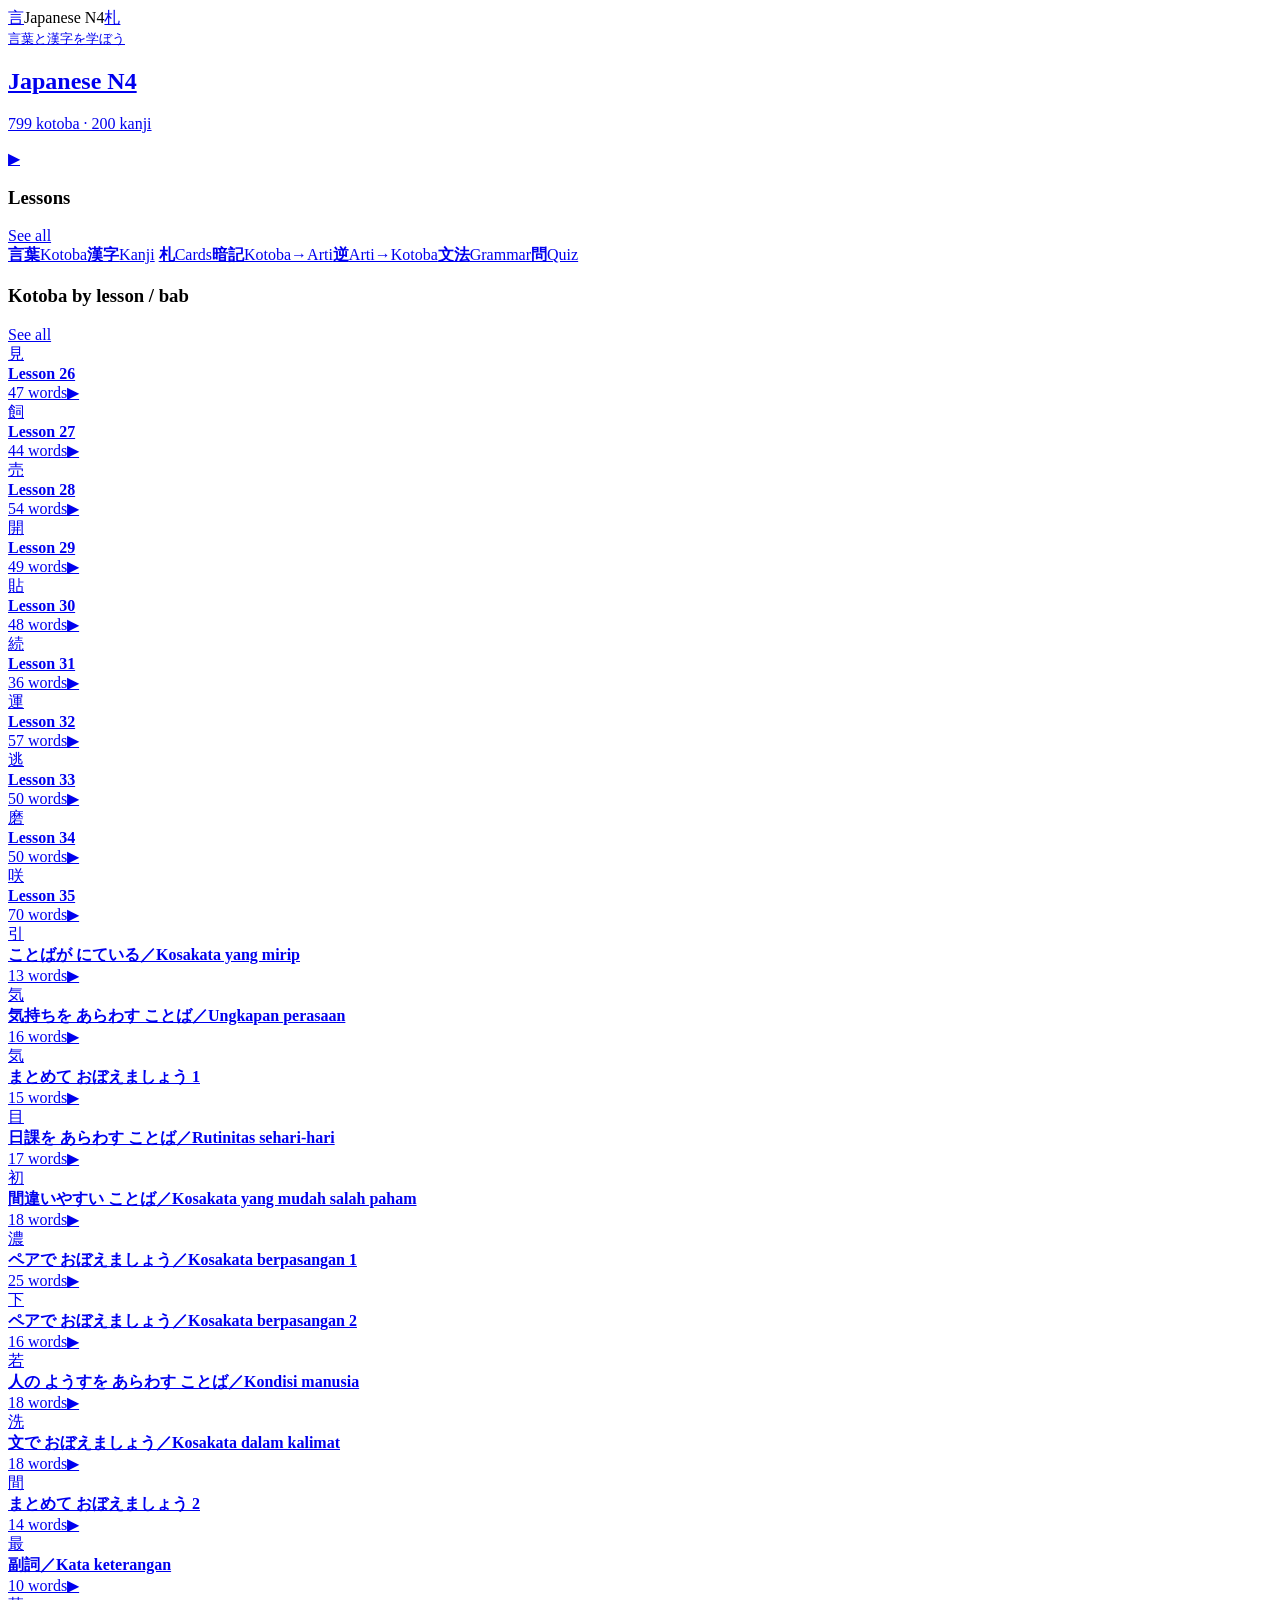
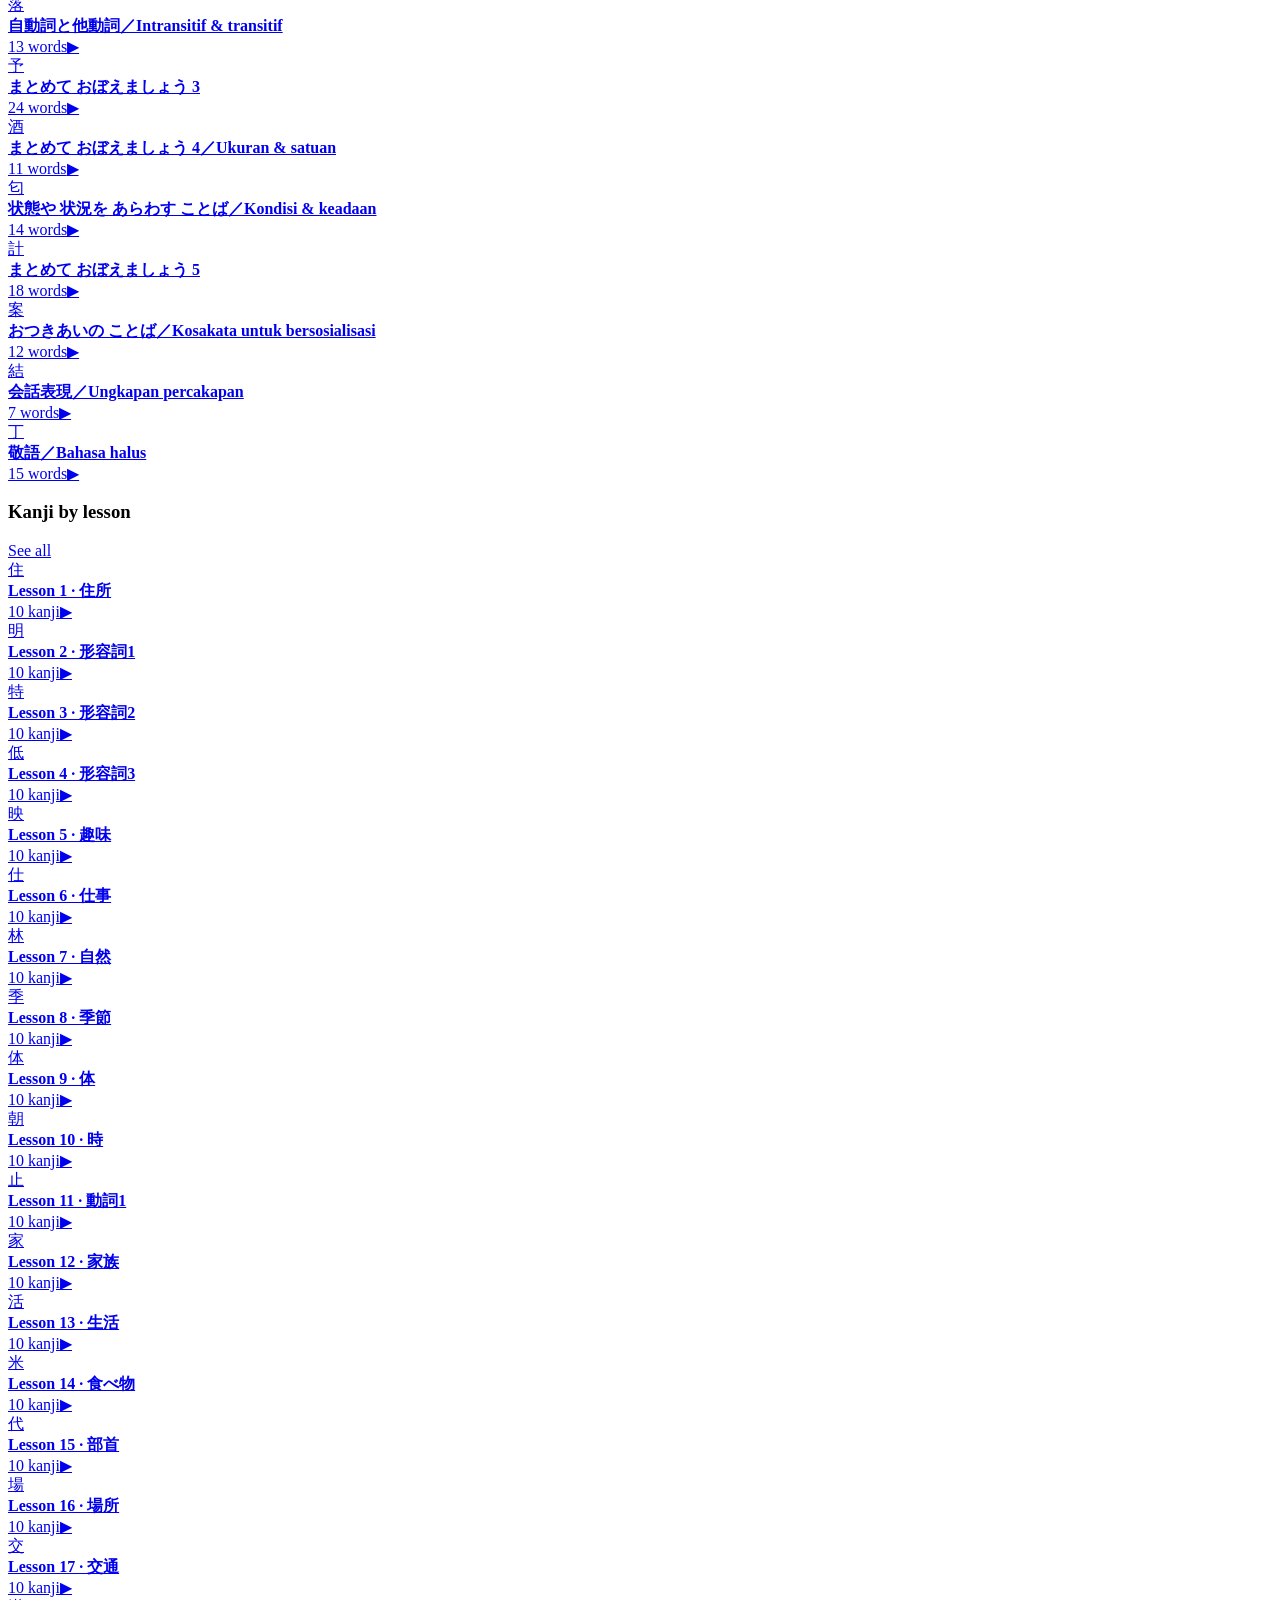
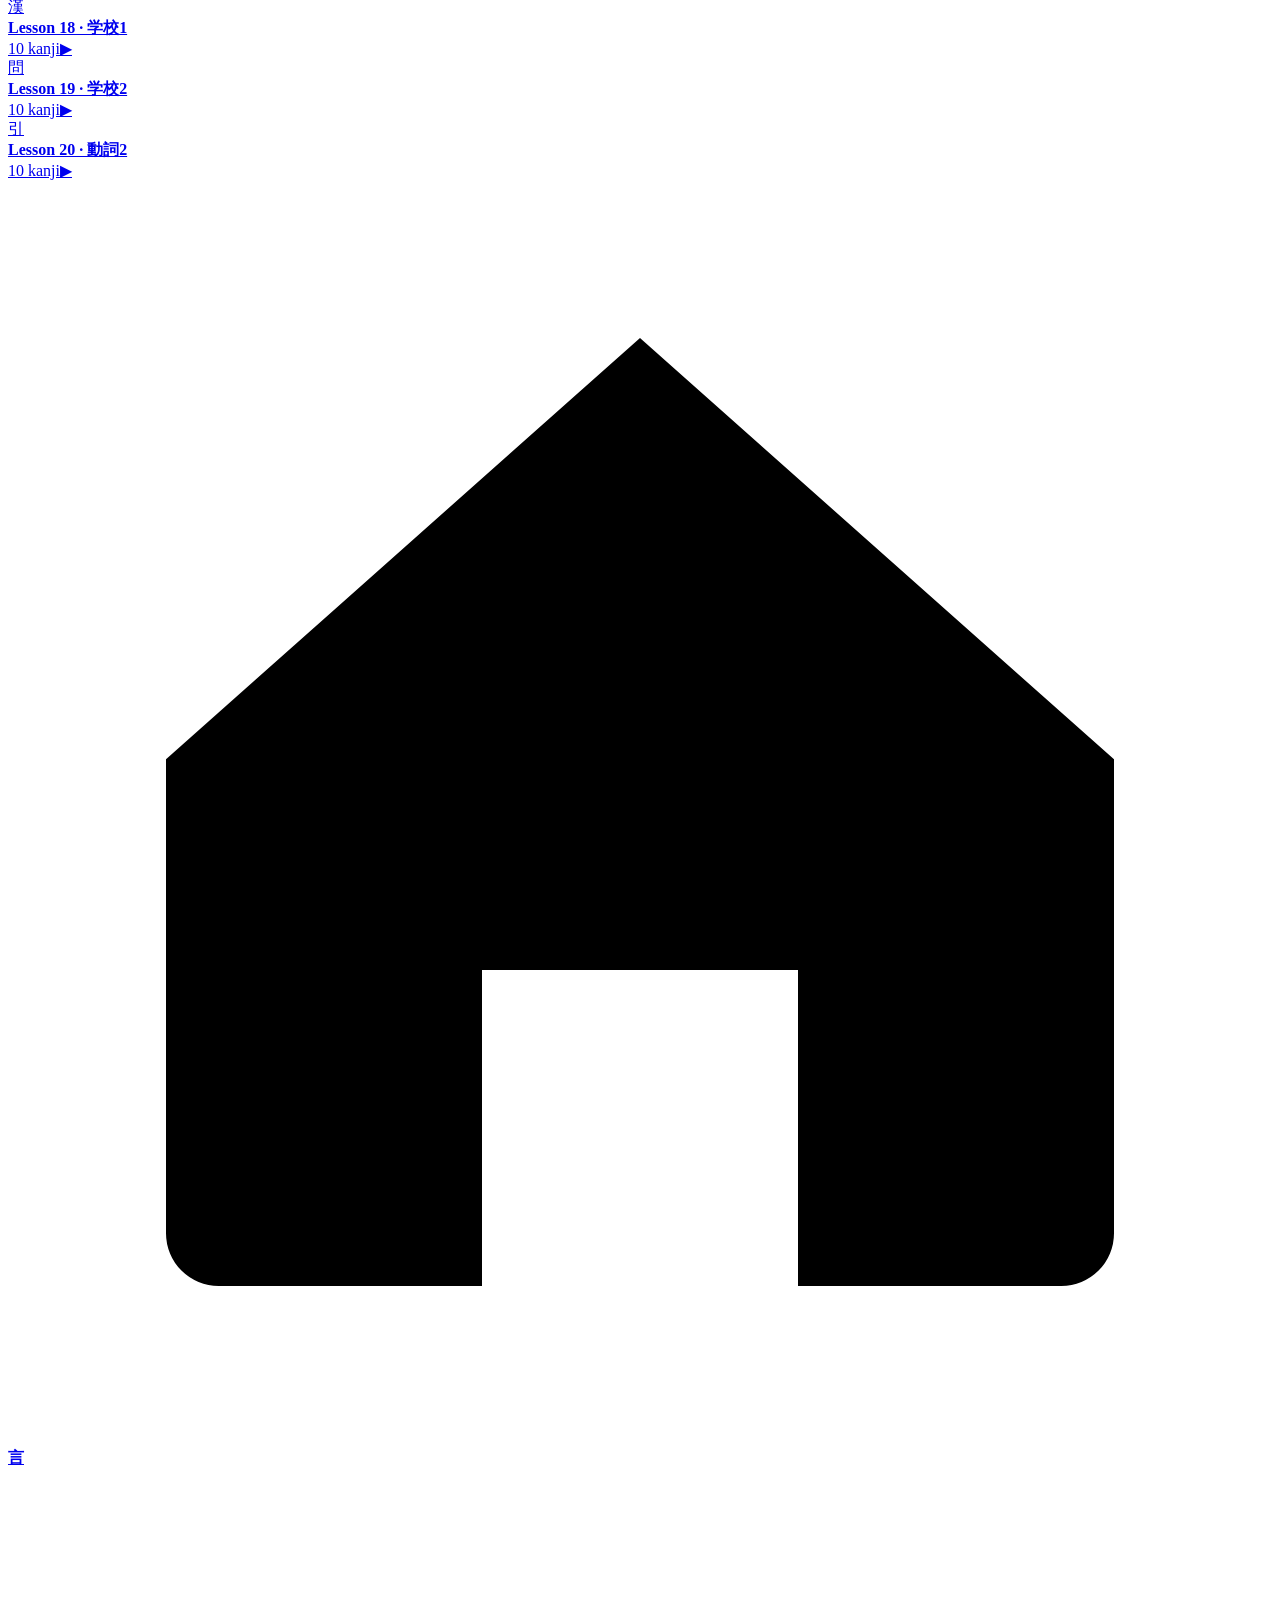
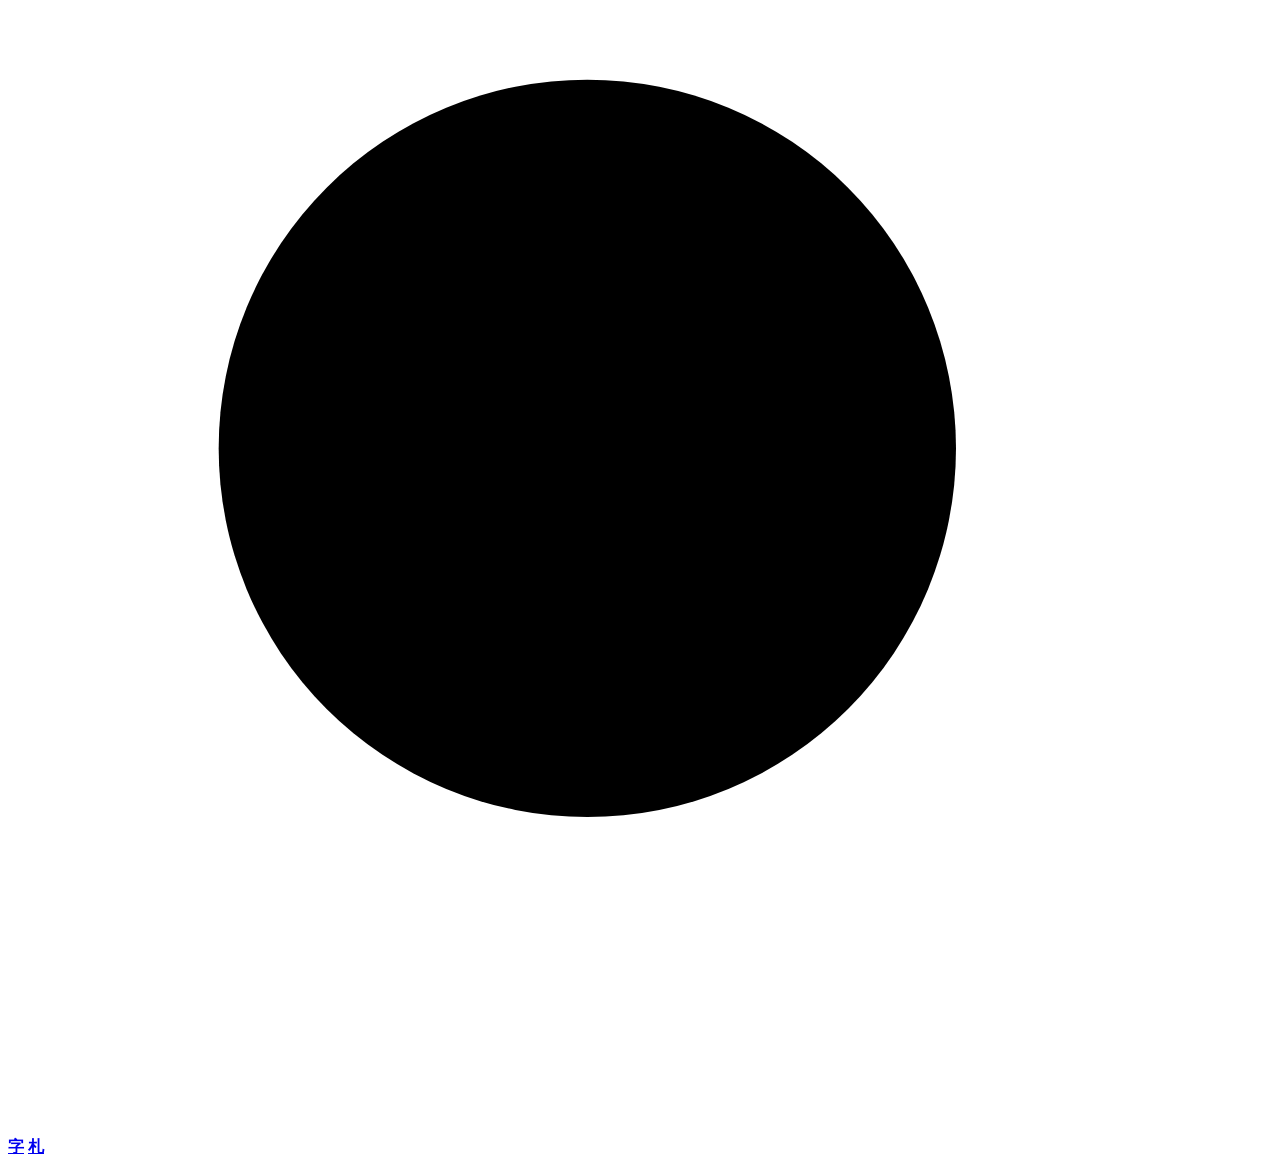
==== index.html @ 09b501a4 "Add versioning to CSS and JS file links" ====
<!DOCTYPE html>
<html lang="id">
<head>
<meta charset="utf-8">
<meta name="viewport" content="width=device-width, initial-scale=1, viewport-fit=cover">
<meta name="theme-color" content="#86d5ff">
<title>Japanese N4 · Kotoba & Kanji</title>
<link rel="stylesheet" href="./style.css?v=20261006a">
</head>
<body>
<div class="app" id="app">
  <main id="view" tabindex="-1" aria-live="polite"></main>
  <nav class="nav" id="nav" aria-label="Main navigation">
    <a href="#/home" data-r="home" aria-label="Home"><svg viewBox="0 0 24 24"><path d="M3 11l9-8 9 8v9a1 1 0 0 1-1 1h-5v-6H9v6H4a1 1 0 0 1-1-1z"/></svg></a>
    <a href="#/kotoba" data-r="kotoba" aria-label="Kotoba"><b>言</b></a>
    <a href="#/search" data-r="search" class="mid" aria-label="Search"><svg viewBox="0 0 24 24"><circle cx="11" cy="11" r="7"/><path d="M20 20l-4-4"/></svg></a>
    <a href="#/kanji" data-r="kanji" aria-label="Kanji"><b>字</b></a>
    <a href="#/cards" data-r="cards" aria-label="Kanji cards"><b>札</b></a>
  </nav>
</div>
<noscript><p style="padding:2rem">JavaScript is required.</p></noscript>
<script src="./script.js?v=20261006a"></script>
</body>
</html>
---- style.css ----
'use strict';
/* Japanese N4 app: static SPA, hash routing, data loaded with fetch() */
const view = document.getElementById('view');
// Content protection: block context menu / long-press menu, selection, copy and dragging (search inputs stay usable)
['contextmenu', 'dragstart', 'selectstart', 'copy', 'cut'].forEach(t =>
  document.addEventListener(t, e => { if (!(e.target.closest && e.target.closest('input,textarea'))) e.preventDefault(); }));
const esc = s => String(s ?? '').replace(/[&<>"']/g, c => ({'&':'&amp;','<':'&lt;','>':'&gt;','"':'&quot;',"'":'&#39;'}[c]));
// Clean a value: never show null/undefined/empty; arrays are joined
const val = v => {
  if (v == null) return '';
  if (Array.isArray(v)) return v.map(val).filter(Boolean).join(' / ');
  const s = String(v).trim();
  return /^(null|undefined)$/i.test(s) ? '' : s;
};
const dash = v => esc(val(v) || '—');
const lineHtml = v => (Array.isArray(v) ? v : [v]).map(val).filter(Boolean).map(esc).join('<br>') || '—';
const kj = w => (val(w.kanji) && val(w.kanji) !== val(w.hiragana)) ? val(w.kanji) : '';
const rb = w => kj(w) ? `<ruby>${esc(kj(w))}<rt>${esc(val(w.hiragana))}</rt></ruby>` : esc(val(w.hiragana));
const typeLabel = t => val(t).replace('/', ' / ');

let KOTOBA = [], KANJI = [], GRAMMAR = [], loadError = false;
const kState = { q: '', bab: '', type: '' }, jState = { q: '', lesson: '' };
let LESSONS = [];
// "住所（じゅうしょ）= alamat" -> word / reading / meaning
const parseEx = e => {
  const j = val(e.japanese), m = val(e.meaning);
  const r = j.match(/^(.*?)[（(](.*?)[）)]\s*=\s*(.*)$/);
  if (r) return { w: r[1].trim(), r: r[2].trim(), m: r[3].trim() };
  const q = j.split('=');
  if (q.length > 1) return { w: q[0].trim(), r: '', m: q.slice(1).join('=').trim() };
  return { w: j, r: '', m };
};
// Flatten kanji_lessonfileN4.json (lessons -> kanji), keeping lesson + category on each kanji
function buildKanji(d) {
  LESSONS = d.lessons || [];
  return LESSONS.flatMap(l => (l.kanji || []).map(k => ({
    kanji: val(k.kanji), on: (k.onyomi || []).map(val).filter(Boolean), kun: (k.kunyomi || []).map(val).filter(Boolean),
    arti: val(k.meaning), lesson: l.lesson, cat: val(l.category), ex: (k.examples || []).map(parseEx)
  })));
}
const kanjiMatch = (k, q) => [k.kanji, k.arti, k.cat, 'lesson ' + k.lesson, ...k.on, ...k.kun, ...k.ex.flatMap(e => [e.w, e.r, e.m])].join(' ').toLowerCase().includes(q);

const POSTERS = {
  kotoba:  { t: 'Kotoba',  jp: 'ことば', d: 'Japanese Vocabulary', go: '#/kotoba/list', n: () => `${KOTOBA.length} words | N4` },
  kanji:   { t: 'Kanji',   jp: '漢字',   d: 'Readings and example words', go: '#/kanji/list', n: () => `${KANJI.length} kanji | ${LESSONS.length} lessons` },
  cards:   { t: 'Kanji Cards', jp: '漢字カード', d: 'Swipe through every Kanji', go: '#/cards/play', n: () => `${KANJI.length} cards | Swipe` },
  memo:    { t: 'Guess Cards', jp: '暗記カード', d: 'Flip, guess and memorize by lesson', go: '#/memo/pick', n: () => `${KOTOBA.length} words | by lesson` },
  grammar: { t: 'Grammar', jp: '文法',   d: 'Grammar Lessons', go: '#/grammar/list', n: () => `${GRAMMAR.length} lessons | N4` },
  quiz:    { t: 'Quiz',    jp: 'クイズ', d: 'Test your Japanese', soon: 1, n: () => 'N4' }
};

async function load() {
  try {
    const [a, b] = await Promise.all(['./ALL_KOSAKATA_N4_FORMS.json', './kanji_lessonfileN4.json'].map(async u => {
      const r = await fetch(u);
      if (!r.ok) throw new Error(u);
      return r.json();
    }));
    // Files wrap their arrays in an object; accept bare arrays too
    KOTOBA = Array.isArray(a) ? a : a.kosakata;
    KANJI = buildKanji(b);
    if (!Array.isArray(KOTOBA) || !KANJI.length) throw new Error('format');
  } catch (e) { loadError = true; }
  if (!loadError) try {
    const kl = await (await fetch('./kotoba_lesson_26-35.json')).json();
    // each lesson becomes a bab named "Lesson N"; lessons come first, thematic bab after
    const les = (kl.lessons || []).flatMap(l => (l.kotoba || []).map(w => ({ hiragana: w.hiragana, kanji: w.kanji, arti: w.arti, bab: 'Lesson ' + l.lesson })));
    KOTOBA = les.concat(KOTOBA);
  } catch (e) { /* lesson file optional: thematic vocabulary still works */ }
  try { const g = await (await fetch('./ALL_GRAMMAR_N4.json')).json(); GRAMMAR = g.pelajaran || []; } catch (e) { GRAMMAR = []; }
  route();
}

/* ---------- Views ---------- */
// Poster screen: shown only when a lesson section starts
function posterView(key) {
  const p = POSTERS[key], meta = loadError ? '' : p.n();
  view.innerHTML = `<section class="poster"><a class="back" href="#/home" aria-label="Back to home">←</a>
    <h1>${p.t}</h1><div class="jp">${p.jp}</div><div class="meta">${esc(meta)}</div><div class="desc">${p.d}</div>
    ${p.soon
      ? `<span class="play" aria-disabled="true" aria-label="Coming soon">▶</span><span class="soon">COMING SOON</span>`
      : `<a class="play" href="${p.go}" aria-label="Play ${esc(p.t)}">▶</a><a class="more" href="${p.go}">Show More ⌄</a>`}
  </section>`;
}

const GRADS = [['#1ea7ff', '#0a3f9c'], ['#19d3c5', '#0a8fb5'], ['#f6b96b', '#e8825a'], ['#5aa8ff', '#6a5cff']];
function homeView() {
  const babs = [...new Set(KOTOBA.map(w => val(w.bab)).filter(Boolean))];
  const thumbs = babs.map((b, i) => {
    const words = KOTOBA.filter(w => val(w.bab) === b), glyph = (words.map(w => val(w.kanji)).join('').match(/[\u4e00-\u9fff]/) || ['言'])[0];
    const g = GRADS[i % GRADS.length];
    return `<a class="thumb" href="#/kotoba/list/${encodeURIComponent(b)}" style="--c1:${g[0]};--c2:${g[1]}">
      <div class="pic">${esc(glyph)}</div><strong>${esc(b)}</strong>
      <div class="meta"><span>${words.length} words</span><span class="play-s">▶</span></div></a>`;
  }).join('');
  const kcs = LESSONS.map((l, i) => {
    const g = GRADS[(i + 1) % GRADS.length], f = (l.kanji || [])[0];
    return `<a class="thumb" href="#/kanji/list/${esc(l.lesson)}" style="--c1:${g[0]};--c2:${g[1]}"><div class="pic">${esc(f ? val(f.kanji) : '字')}</div>
      <strong>Lesson ${esc(l.lesson)} · ${esc(val(l.category))}</strong><div class="meta"><span>${(l.kanji || []).length} kanji</span><span class="play-s">▶</span></div></a>`;
  }).join('');
  view.innerHTML = `<section class="page">
    <header class="top"><a class="av" href="#/home" aria-label="Home">言</a><span class="logo">Japanese N4</span><a class="rnd" href="#/cards" aria-label="Kanji cards">札</a></header>
    <a class="banner" href="#/kotoba"><div><small>言葉と漢字を学ぼう</small><h1>Japanese N4</h1><p>${KOTOBA.length} kotoba · ${KANJI.length} kanji</p></div><span class="mini">▶</span></a>
    <div class="row"><h3>Lessons</h3><a href="#/kotoba/list">See all</a></div>
    <div class="hs">
      <a class="chan" href="#/kotoba"><b>言葉</b>Kotoba</a><a class="chan" href="#/kanji"><b>漢字</b>Kanji</a>
      <a class="chan" href="#/cards"><b>札</b>Cards</a><a class="chan" href="#/memo/pick/jp"><b>暗記</b>Kotoba→Arti</a><a class="chan" href="#/memo/pick/id"><b>逆</b>Arti→Kotoba</a><a class="chan" href="#/grammar"><b>文法</b>Grammar</a><a class="chan off" href="#/quiz"><b>問</b>Quiz</a></div>
    <div class="row"><h3>Kotoba by lesson / bab</h3><a href="#/kotoba/list">See all</a></div><div class="hs">${thumbs}</div>
    <div class="row"><h3>Kanji by lesson</h3><a href="#/kanji/list">See all</a></div><div class="hs">${kcs}</div></section>`;
}

const errorView = () => view.innerHTML = `<section class="page"><div class="msg"><h2>Learning data could not be loaded.</h2><p style="margin-top:8px">Make sure ALL_KOSAKATA_N4_FORMS.json and kanji_lessonfileN4.json sit next to index.html, and open the site over http(s), for example GitHub Pages.</p></div></section>`;

const wordMatch = (w, q) => [w.hiragana, w.kanji, w.arti, w.bab, w.type, w.dictionary_form, w.masu_form, w.masu_form_hiragana].some(x => val(x).toLowerCase().includes(q));
const wordRow = ([w, i]) => `<a class="item" href="#/kotoba/word/${i}"><div class="t">
  <div class="h">${esc(val(w.hiragana))}</div>${kj(w) ? `<div class="k">${esc(kj(w))}</div>` : ''}
  <div class="m">${dash(w.arti)}</div>${val(w.dictionary_form) ? `<div class="df">Dictionary form: <b>${esc(val(w.dictionary_form))}</b></div>` : ''}${val(w.type) ? `<span class="badge">${esc(typeLabel(w.type))}</span>` : ''}</div><span class="play-s">▶</span></a>`;

// Kotoba list: search + bab chips + type chips (all built from the JSON)
function kotobaList(babParam) {
  if (babParam !== undefined) kState.bab = decodeURIComponent(babParam);
  const babs = [...new Set(KOTOBA.map(w => val(w.bab)).filter(Boolean))];
  const types = [...new Set(KOTOBA.map(w => val(w.type)).filter(Boolean))];
  view.innerHTML = `<section class="page">
    <div class="head"><a class="circ" href="#/kotoba" aria-label="Back">←</a><h2>Kotoba</h2><a class="circ" href="#/kotoba/cards" aria-label="Flashcards">札</a><a class="circ" id="gl" href="#/memo/pick" aria-label="Guess cards">暗</a></div>
    <input class="search" id="q" type="search" placeholder="Search hiragana, kanji, meaning, bab" aria-label="Search vocabulary" value="${esc(kState.q)}">
    <div class="chips" id="babs"></div><div class="chips" id="types"></div>
    <p class="count" id="n"></p><div id="list"></div></section>`;
  const chips = (id, all, items, key) => {
    const el = document.getElementById(id);
    el.innerHTML = [''].concat(items).map(v => `<button class="chip ${kState[key] === v ? 'on' : ''}" data-v="${esc(v)}">${esc(v ? (key === 'type' ? typeLabel(v) : v) : all)}</button>`).join('');
    el.onclick = e => { const b = e.target.closest('button'); if (!b) return; kState[key] = b.dataset.v; chips(id, all, items, key); draw(); };
  };
  const draw = () => {
    const q = kState.q.trim().toLowerCase();
    const out = KOTOBA.map((w, i) => [w, i]).filter(([w]) => (!kState.bab || val(w.bab) === kState.bab) && (!kState.type || val(w.type) === kState.type) && (!q || wordMatch(w, q)));
    document.getElementById('n').textContent = `${out.length} of ${KOTOBA.length} words`;
    // Group the results by lesson (bab), keeping the JSON order
    document.getElementById('list').innerHTML = babs.map(b => {
      const g = out.filter(([w]) => val(w.bab) === b);
      return g.length ? `<h3 class="grp">${esc(b)}<span>${g.length}</span></h3><div class="list">${g.map(wordRow).join('')}</div>` : '';
    }).join('') || '<div class="msg">No words match your search.</div>';
  };
  chips('babs', 'All bab', babs, 'bab'); chips('types', 'All types', types, 'type');
  document.getElementById('q').oninput = e => { kState.q = e.target.value; draw(); };
  draw();
}

const wordCard = w => `<div class="h">${esc(val(w.hiragana))}</div>
  ${kj(w) ? `<div class="k w">${esc(kj(w))}</div>` : ''}<div class="m">${dash(w.arti)}</div>
  ${val(w.type) ? `<span class="badge">${esc(typeLabel(w.type))}</span>` : ''}${formsHtml(w)}`;

// Dictionary / masu forms come straight from the JSON; masu is null for non-verbs and then hidden
function formsHtml(w) {
  const shown = [val(w.kanji), val(w.hiragana)];
  const cells = [['DICTIONARY FORM', w.dictionary_form], ['MASU FORM', w.masu_form], ['MASU (KANA)', w.masu_form_hiragana], ['SOURCE FORM', w.source_form]]
    .filter(([l, v]) => val(v) && (l !== 'SOURCE FORM' || !shown.includes(val(v))));
  return cells.length ? `<div class="forms">${cells.map(([l, v]) => `<div><span class="lbl" style="margin:0">${l}</span><div class="rv">${esc(val(v))}</div></div>`).join('')}</div>` : '';
}

function kotobaDetail(i) {
  const w = KOTOBA[i];
  if (!w) return location.hash = '#/kotoba/list';
  view.innerHTML = `<section class="page"><div class="head"><a class="circ" href="#/kotoba/list" aria-label="Back">←</a><h2>Kotoba</h2></div>
    <article class="detail">${wordCard(w)}<span class="lbl">BAB</span><div class="rv">${dash(w.bab)}</div></article></section>`;
}

function kanjiList(lp) {
  if (lp !== undefined) jState.lesson = lp;
  view.innerHTML = `<section class="page">
    <div class="head"><a class="circ" href="#/kanji" aria-label="Back">←</a><h2>Kanji</h2><a class="circ" id="cl" href="#/cards/play" aria-label="Swipe cards">札</a></div>
    <input class="search" id="q" type="search" placeholder="Search kanji, reading, meaning, example" aria-label="Search kanji" value="${esc(jState.q)}">
    <div class="chips" id="les"></div><p class="count" id="n"></p><div id="list"></div></section>`;
  const chips = () => {
    const el = document.getElementById('les');
    el.innerHTML = `<button class="chip ${jState.lesson === '' ? 'on' : ''}" data-v="">All lessons</button>` + LESSONS.map(l =>
      `<button class="chip ${jState.lesson === String(l.lesson) ? 'on' : ''}" data-v="${esc(l.lesson)}">L${esc(l.lesson)} ${esc(val(l.category))}</button>`).join('');
    el.onclick = e => { const b = e.target.closest('button'); if (!b) return; jState.lesson = b.dataset.v; chips(); draw(); };
  };
  const draw = () => {
    const q = jState.q.trim().toLowerCase();
    const out = KANJI.map((k, i) => [k, i]).filter(([k]) => (!jState.lesson || String(k.lesson) === jState.lesson) && (!q || kanjiMatch(k, q)));
    document.getElementById('n').textContent = `${out.length} of ${KANJI.length} kanji`;
    document.getElementById('cl').href = '#/cards/play' + (jState.lesson ? '/' + jState.lesson : '');
    // Group by lesson, showing the lesson number and its category
    document.getElementById('list').innerHTML = LESSONS.map(l => {
      const g = out.filter(([k]) => k.lesson === l.lesson);
      return g.length ? `<h3 class="grp">Lesson ${esc(l.lesson)} · ${esc(val(l.category))}<span>${g.length}</span></h3><div class="kgrid">${g.map(([k, i]) => `<a class="kitem" href="#/kanji/item/${i}">
        <div class="big">${esc(k.kanji)}</div><div class="m">${dash(k.arti)}</div>
        <div class="rd"><b>ON</b> ${dash(k.on)}<br><b>KUN</b> ${lineHtml(k.kun)}</div></a>`).join('')}</div>` : '';
    }).join('') || '<div class="msg">No kanji match your search.</div>';
  };
  document.getElementById('q').oninput = e => { jState.q = e.target.value; draw(); };
  chips(); draw();
}

const kanjiCard = k => `<span class="badge">Lesson ${esc(k.lesson)} · ${esc(k.cat)}</span><div class="k">${esc(k.kanji)}</div><div class="m">${dash(k.arti)}</div>
  <span class="lbl">ONYOMI</span><div class="rv">${dash(k.on)}</div>
  <span class="lbl">KUNYOMI</span><div class="rv">${lineHtml(k.kun)}</div>`;

function kanjiDetail(i) {
  const k = KANJI[i];
  if (!k) return location.hash = '#/kanji/list';
  const ex = k.ex.map(o => `<div class="ex"><b>${dash(o.w)}</b>${o.r ? `<span>${esc(o.r)}</span>` : ''}<span>${dash(o.m)}</span></div>`).join('');
  view.innerHTML = `<section class="page"><div class="head"><a class="circ" href="#/kanji/list" aria-label="Back">←</a><h2>Kanji</h2></div>
    <article class="detail">${kanjiCard(k)}<span class="lbl">EXAMPLES</span>${ex || '<div class="rv">—</div>'}</article></section>`;
}

// Search tab: one box for kotoba and kanji
function searchView() {
  view.innerHTML = `<section class="page"><div class="head"><h2>Search</h2></div>
    <input class="search" id="q" type="search" placeholder="Kotoba or Kanji" aria-label="Search everything" autofocus><div id="res"></div></section>`;
  const q$ = document.getElementById('q'), res = document.getElementById('res');
  q$.oninput = () => {
    const q = q$.value.trim().toLowerCase();
    if (!q) return res.innerHTML = '';
    const w = KOTOBA.map((x, i) => [x, i]).filter(([x]) => wordMatch(x, q)), k = KANJI.map((x, i) => [x, i]).filter(([x]) => kanjiMatch(x, q));
    res.innerHTML = `<h3 class="sub">Kotoba (${w.length})</h3><div class="list">${w.slice(0, 30).map(wordRow).join('') || '<div class="msg">No kotoba found.</div>'}</div>
      <h3 class="sub">Kanji (${k.length})</h3><div class="kgrid">${k.slice(0, 30).map(([x, i]) => `<a class="kitem" href="#/kanji/item/${i}"><div class="big">${esc(x.kanji)}</div><div class="m">${dash(x.arti)}</div></a>`).join('') || '<div class="msg" style="grid-column:1/-1">No kanji found.</div>'}</div>`;
  };
}


/* Grammar: each pelajaran in ALL_GRAMMAR_N4.json is one category */
function grammarList() {
  view.innerHTML = `<section class="page"><div class="head"><a class="circ" href="#/grammar" aria-label="Back">←</a><h2>Grammar</h2></div>
    <p class="count">${GRAMMAR.length} lessons</p><div class="list">${GRAMMAR.map((l, i) => `<a class="item" href="#/grammar/lesson/${i}"><div class="t">
    <div class="h">Pelajaran ${esc(val(l.nomor))}</div><div class="k" style="font-size:1.15rem">${esc(val(l.judul))}</div>
    <div class="m">${(l.poin || []).length} pola tata bahasa</div></div><span class="play-s">▶</span></a>`).join('') || '<div class="msg">Grammar data could not be loaded.</div>'}</div></section>`;
}
function grammarLesson(i) {
  const l = GRAMMAR[i];
  if (!l) return location.hash = '#/grammar/list';
  const ex = c => `<div class="gx"><b>${esc(val(c.no))}</b><div><div class="gj">${esc(val(c.jp))}</div><div class="gi">${esc(val(c.id))}</div></div></div>`;
  const part = p => `<article class="detail gp"><h3>${esc(val(p.judul))}</h3>
    ${(p.pola || []).map(x => `<div class="pola">${esc(x)}</div>`).join('')}${(p.catatan || []).map(x => `<p>${esc(x)}</p>`).join('')}
    ${(p.bagian || []).map(b => `${val(b.judul) ? `<h4>${esc(b.judul)}</h4>` : ''}${val(b.keterangan) ? `<p>${esc(b.keterangan)}</p>` : ''}${(b.contoh || []).map(ex).join('')}`).join('')}</article>`;
  view.innerHTML = `<section class="page"><div class="head"><a class="circ" href="#/grammar/list" aria-label="Back">←</a><h2>Pelajaran ${esc(val(l.nomor))}</h2></div>
    <p class="count">${esc(val(l.judul))}</p>${(l.poin || []).map(part).join('')}</section>`;
}

/* Memorize mode: guess the card, flip to reveal, then mark "Got it" or "Again" (per lesson / bab) */
const mState = { mode: 'jp' };   // 'jp' = Kotoba → Arti, 'id' = Arti → Kotoba
const MODES = { jp: ['Kotoba → Arti', 'See the Japanese word, guess the Indonesian meaning'], id: ['Arti → Kotoba', 'See the Indonesian meaning, guess the Japanese word'] };
// Step 1: choose the section (Kotoba → Arti or Arti → Kotoba). Step 2: choose a lesson / bab.
function memoPick(mode) {
  if (!MODES[mode]) {
    view.innerHTML = `<section class="page"><div class="head"><a class="circ" href="#/memo" aria-label="Back">←</a><h2>Memorize</h2></div>
      <p class="count">Choose a section</p><div class="list">${Object.entries(MODES).map(([k, [t, d]]) => `<a class="item" href="#/memo/pick/${k}"><div class="t">
      <div class="k" style="font-size:1.25rem">${t}</div><div class="m">${d}</div></div><span class="play-s">▶</span></a>`).join('')}</div></section>`;
    return;
  }
  mState.mode = mode;
  const babs = [...new Set(KOTOBA.map(w => val(w.bab)).filter(Boolean))];
  const row = (b, label) => { const n = KOTOBA.filter(w => b === '__all' || val(w.bab) === b).length;
    return `<a class="item" href="#/memo/play/${encodeURIComponent(b)}/${mode}"><div class="t"><div class="k" style="font-size:1.05rem">${esc(label)}</div><div class="m">${n} words</div></div><span class="play-s">▶</span></a>`; };
  view.innerHTML = `<section class="page"><div class="head"><a class="circ" href="#/memo/pick" aria-label="Back">←</a><h2>${MODES[mode][0]}</h2></div>
    <p class="count">Choose a lesson / bab to memorize</p>
    <div class="list">${row('__all', 'All lessons')}${babs.map(b => row(b, b)).join('')}</div></section>`;
}

function memoPlay(bp, mode) {
  if (MODES[mode]) mState.mode = mode;
  const bab = decodeURIComponent(bp || '__all');
  const pool = KOTOBA.filter(w => bab === '__all' || val(w.bab) === bab);
  if (!pool.length) return location.hash = '#/memo/pick';
  const title = bab === '__all' ? 'All lessons' : bab;
  let queue = [], total = 0, known = 0, missed = [], flipped = false, busy = false;
  const shuffle = a => { a = a.slice(); for (let i = a.length - 1; i > 0; i--) { const j = Math.floor(Math.random() * (i + 1)); [a[i], a[j]] = [a[j], a[i]]; } return a; };
  const start = list => { queue = shuffle(list); total = queue.length; known = 0; missed = []; draw(); };
  const front = w => mState.mode === 'jp' ? `<div class="fq">${rb(w)}</div>` : `<div class="fq id">${dash(w.arti)}</div>`;

  function draw() {
    if (!queue.length) return finish();
    flipped = false; busy = false;
    const w = queue[0], n = total - queue.length;
    view.innerHTML = `<section class="page"><div class="head"><a class="circ" href="#/memo/pick/${mState.mode}" aria-label="Back">←</a><h2>${esc(title)}</h2><span class="cnt">${n} / ${total}</span></div>
      <div class="bar"><i style="width:${n / total * 100}%"></i></div>
      <button class="btn ghost swap" id="sw" aria-label="Swap direction">⇄ ${mState.mode === 'jp' ? 'Kotoba → Arti' : 'Arti → Kotoba'}</button>
      <div class="scene" id="scene"><div class="mcard" id="mc"><div class="flip" id="fl" role="button" tabindex="0" aria-label="Flip card">
        <div class="face">${front(w)}<span class="tap">${mState.mode === 'jp' ? 'Tap to reveal the meaning' : 'Tap to reveal the Japanese'}</span></div>
        <div class="face back"><div class="fq sm">${rb(w)}</div><div class="m">${dash(w.arti)}</div>${val(w.type) ? `<span class="badge">${esc(typeLabel(w.type))}</span>` : ''}${formsHtml(w)}</div></div></div></div>
      <p class="count" style="text-align:center">Swipe right = got it · swipe left = again</p>
      <div class="ctrl"><button class="btn bad" id="no" disabled>✗ Again</button><button class="btn good" id="ok" disabled>✓ Got it</button></div>
      <p class="count" style="text-align:center">✓ ${known} &nbsp; ✗ ${missed.length}</p></section>`;
    const scene = document.getElementById('scene'), card = document.getElementById('mc'), fl = document.getElementById('fl');
    const ok = document.getElementById('ok'), no = document.getElementById('no');
    // Swap direction on the current card: Kotoba → Arti <-> Arti → Kotoba
    document.getElementById('sw').onclick = () => { if (busy) return; mState.mode = mState.mode === 'jp' ? 'id' : 'jp'; draw(); };
    let x0 = null, dx = 0, moved = false;
    const toggle = () => { flipped = !flipped; fl.classList.toggle('on', flipped); ok.disabled = no.disabled = !flipped; };
    const rate = good => {
      if (!flipped || busy) return;
      busy = true;
      card.style.transition = 'transform .22s ease, opacity .22s ease';
      card.style.transform = `translateX(${good ? 130 : -130}%) rotate(${good ? 14 : -14}deg)`; card.style.opacity = 0;
      setTimeout(() => { if (good) known++; else missed.push(queue[0]); queue.shift(); draw(); }, 220);
    };
    fl.onclick = () => { if (moved) { moved = false; return; } toggle(); };
    ok.onclick = () => rate(true); no.onclick = () => rate(false);
    scene.addEventListener('touchstart', e => { x0 = e.touches[0].clientX; dx = 0; moved = false; }, { passive: true });
    scene.addEventListener('touchmove', e => {
      if (x0 === null || !flipped) return;
      dx = e.touches[0].clientX - x0;
      if (Math.abs(dx) > 10) { moved = true; card.style.transition = 'none'; card.style.transform = `translateX(${dx}px) rotate(${dx / 20}deg)`; card.classList.toggle('ok', dx > 0); card.classList.toggle('no', dx < 0); }
    }, { passive: true });
    scene.addEventListener('touchend', () => {
      if (x0 === null) return;
      x0 = null;
      if (flipped && Math.abs(dx) > 80) rate(dx > 0);
      else { card.style.transition = ''; card.style.transform = ''; card.classList.remove('ok', 'no'); }
    });
    deckKey = e => {
      if ((e.key === ' ' || e.key === 'Enter') && !/BUTTON|A/.test(e.target.tagName)) { e.preventDefault(); toggle(); }
      if (e.key === 'ArrowRight') rate(true);
      if (e.key === 'ArrowLeft') rate(false);
    };
  }

  function finish() {
    deckKey = null;
    const rows = missed.map(w => `<div class="ex"><b>${esc(kj(w) || val(w.hiragana))}</b><span>${esc(val(w.hiragana))}</span><span>${dash(w.arti)}</span></div>`).join('');
    view.innerHTML = `<section class="page"><div class="head"><a class="circ" href="#/memo/pick/${mState.mode}" aria-label="Back">←</a><h2>${esc(title)}</h2></div>
      <article class="detail"><div class="k w">${known} / ${total}</div><div class="m">${missed.length ? 'Keep practicing!' : 'Perfect! すごい！'}</div>
      ${missed.length ? `<span class="lbl">TO REVIEW (${missed.length})</span>${rows}` : ''}</article>
      <div class="ctrl">${missed.length ? '<button class="btn" id="rv">Review missed</button>' : ''}<button class="btn ghost" id="rs">Restart</button></div></section>`;
    const rv = document.getElementById('rv');
    if (rv) rv.onclick = () => start(missed);
    document.getElementById('rs').onclick = () => start(pool);
  }
  start(pool);
}

/* Flashcard deck: touch swipe, buttons, arrow keys, shuffle, reset */
function deckView(items, cardFn, backHref, title) {
  let order = items.map((_, i) => i), pos = 0, busy = false;
  view.innerHTML = `<section class="page"><div class="head"><a class="circ" href="${backHref}" aria-label="Back">←</a><h2>${title}</h2><span class="cnt" id="cnt"></span></div>
    <div class="bar"><i id="bar"></i></div><div class="stage" id="stage"></div>
    <div class="ctrl"><button class="btn" id="prev">← Previous</button><button class="btn" id="next">Next →</button>
    <button class="btn ghost" id="shuf">Shuffle</button><button class="btn ghost" id="rst">Reset</button></div></section>`;
  const stage = document.getElementById('stage');
  const show = dir => {
    stage.innerHTML = `<article class="fc ${dir < 0 ? 'l' : ''}">${cardFn(items[order[pos]])}</article>`;
    document.getElementById('cnt').textContent = `${pos + 1} / ${items.length}`;
    document.getElementById('bar').style.width = `${(pos + 1) / items.length * 100}%`;
    document.getElementById('prev').disabled = pos === 0;
    document.getElementById('next').disabled = pos === items.length - 1;
  };
  // busy lock prevents double-fires from skipping cards
  const go = d => {
    const n = pos + d;
    if (busy || n < 0 || n >= items.length) return show(0);
    busy = true; pos = n; show(d); setTimeout(() => busy = false, 280);
  };
  document.getElementById('prev').onclick = () => go(-1);
  document.getElementById('next').onclick = () => go(1);
  document.getElementById('shuf').onclick = () => { for (let i = order.length - 1; i > 0; i--) { const j = Math.floor(Math.random() * (i + 1)); [order[i], order[j]] = [order[j], order[i]]; } pos = 0; show(0); };
  document.getElementById('rst').onclick = () => { order = items.map((_, i) => i); pos = 0; show(0); };
  let x0 = null, y0 = 0, dx = 0;
  stage.addEventListener('touchstart', e => { x0 = e.touches[0].clientX; y0 = e.touches[0].clientY; dx = 0; }, { passive: true });
  stage.addEventListener('touchmove', e => {
    if (x0 === null) return;
    dx = e.touches[0].clientX - x0;
    const c = stage.firstElementChild;
    if (c && Math.abs(dx) > Math.abs(e.touches[0].clientY - y0)) { c.style.animation = 'none'; c.style.transform = `translateX(${dx * .6}px)`; }
  }, { passive: true });
  stage.addEventListener('touchend', () => {
    if (x0 === null) return;
    x0 = null;
    if (Math.abs(dx) > 60) go(dx < 0 ? 1 : -1); else if (stage.firstElementChild) stage.firstElementChild.style.transform = '';
  });
  deckKey = e => { if (e.key === 'ArrowRight') go(1); if (e.key === 'ArrowLeft') go(-1); };
  show(0);
}
let deckKey = null;
addEventListener('keydown', e => { if (deckKey && !/INPUT|SELECT/.test(e.target.tagName)) deckKey(e); });

/* ---------- Router ---------- */
function route() {
  deckKey = null;
  const [, sec = 'home', a, b, c] = (location.hash || '#/home').split('/');
  document.querySelectorAll('#nav a').forEach(l => l.classList.toggle('on', l.dataset.r === sec));
  const poster = POSTERS[sec] && !a;           // poster only at the start of a lesson section
  document.body.classList.toggle('poster-mode', !!poster);
  if (loadError && !(POSTERS[sec] && POSTERS[sec].soon)) return errorView();
  if (!KOTOBA.length && !(POSTERS[sec] && POSTERS[sec].soon)) { view.innerHTML = '<section class="page"><div class="msg">Loading…</div></section>'; return; }
  if (poster) posterView(sec);
  else if (sec === 'kotoba') {
    if (a === 'list') kotobaList(b);
    else if (a === 'word') kotobaDetail(+b);
    else deckView(KOTOBA, wordCard, '#/kotoba/list', 'Kotoba cards');
  } else if (sec === 'kanji') a === 'list' ? kanjiList(b) : kanjiDetail(+b);
  else if (sec === 'cards') { const les = b ? KANJI.filter(k => String(k.lesson) === b) : KANJI; deckView(les.length ? les : KANJI, kanjiCard, '#/kanji/list', b ? `Lesson ${esc(b)}` : 'Kanji cards'); }
  else if (sec === 'grammar') a === 'lesson' ? grammarLesson(+b) : grammarList();
  else if (sec === 'memo') a === 'play' ? memoPlay(b, c) : memoPick(b);
  else if (sec === 'search') searchView();
  else homeView();
  scrollTo(0, 0);
}
addEventListener('hashchange', route);
load();
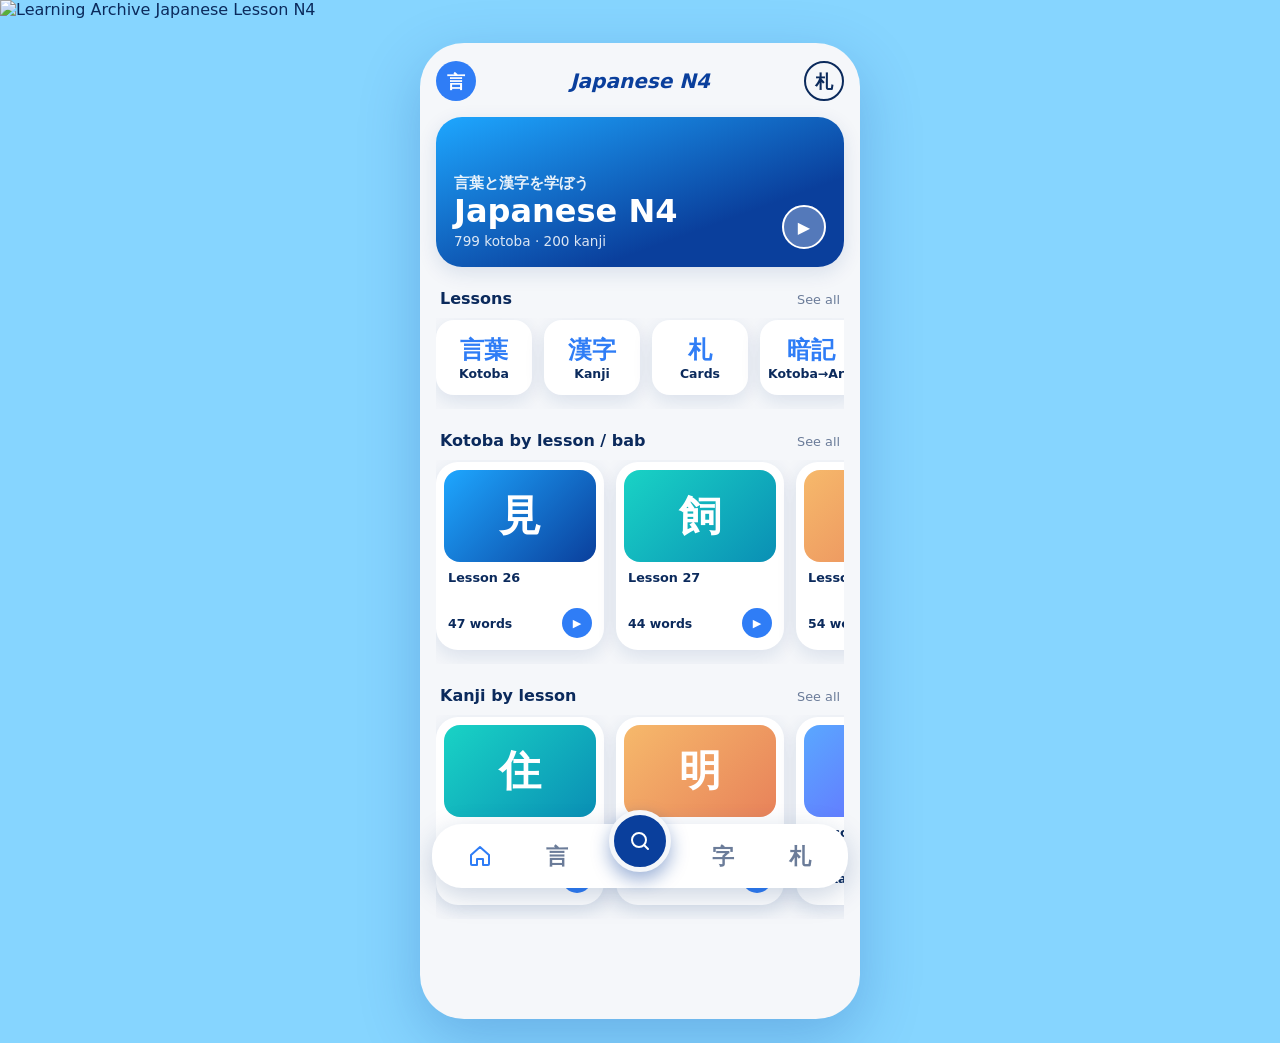
==== commit 4bc363de: "Enhance index.html with SEO and resource updates Updated title, added meta tags for SEO, and modifie" ====
--- a/index.html
+++ b/index.html
@@ -4,10 +4,23 @@
 <meta charset="utf-8">
 <meta name="viewport" content="width=device-width, initial-scale=1, viewport-fit=cover">
 <meta name="theme-color" content="#86d5ff">
-<title>Japanese N4 · Kotoba & Kanji</title>
-<link rel="stylesheet" href="./style.css?v=20261006a">
+<title>Learning Archive · Japanese Lesson N4</title>
+<meta name="description" content="Learning Archive: Japanese Lesson N4. Kotoba, Kanji and Grammar with flashcards and memorize mode.">
+<link rel="icon" type="image/png" href="./logo-icon.png">
+<link rel="apple-touch-icon" href="./logo-icon.png">
+<!-- Link preview. Most apps (WhatsApp, Facebook, Discord) need an ABSOLUTE URL for og:image:
+     change it to https://YOUR-USERNAME.github.io/YOUR-REPO/bannerlogo1.png after deploying -->
+<meta property="og:type" content="website">
+<meta property="og:title" content="Learning Archive · Japanese Lesson N4">
+<meta property="og:description" content="Kotoba, Kanji and Grammar for Japanese N4. Created by Adrian.">
+<meta property="og:image" content="./bannerlogo1.png">
+<meta name="twitter:card" content="summary_large_image">
+<meta name="twitter:image" content="./bannerlogo1.png">
+<link rel="stylesheet" href="./style.css?v=20261006b">
 </head>
 <body>
+<div class="splash" id="splash" role="status" aria-label="Loading"><img src="./bannerlogo.png" alt="Learning Archive Japanese Lesson N4"><i class="load"></i></div>
+<noscript><style>#splash{display:none}</style></noscript>
 <div class="app" id="app">
   <main id="view" tabindex="-1" aria-live="polite"></main>
   <nav class="nav" id="nav" aria-label="Main navigation">
@@ -19,6 +32,6 @@
   </nav>
 </div>
 <noscript><p style="padding:2rem">JavaScript is required.</p></noscript>
-<script src="./script.js?v=20261006a"></script>
+<script src="./script.js?v=20261006b"></script>
 </body>
 </html>
--- a/style.css
+++ b/style.css
@@ -1,401 +1,131 @@
-'use strict';
-/* Japanese N4 app: static SPA, hash routing, data loaded with fetch() */
-const view = document.getElementById('view');
-// Content protection: block context menu / long-press menu, selection, copy and dragging (search inputs stay usable)
-['contextmenu', 'dragstart', 'selectstart', 'copy', 'cut'].forEach(t =>
-  document.addEventListener(t, e => { if (!(e.target.closest && e.target.closest('input,textarea'))) e.preventDefault(); }));
-const esc = s => String(s ?? '').replace(/[&<>"']/g, c => ({'&':'&amp;','<':'&lt;','>':'&gt;','"':'&quot;',"'":'&#39;'}[c]));
-// Clean a value: never show null/undefined/empty; arrays are joined
-const val = v => {
-  if (v == null) return '';
-  if (Array.isArray(v)) return v.map(val).filter(Boolean).join(' / ');
-  const s = String(v).trim();
-  return /^(null|undefined)$/i.test(s) ? '' : s;
-};
-const dash = v => esc(val(v) || '—');
-const lineHtml = v => (Array.isArray(v) ? v : [v]).map(val).filter(Boolean).map(esc).join('<br>') || '—';
-const kj = w => (val(w.kanji) && val(w.kanji) !== val(w.hiragana)) ? val(w.kanji) : '';
-const rb = w => kj(w) ? `<ruby>${esc(kj(w))}<rt>${esc(val(w.hiragana))}</rt></ruby>` : esc(val(w.hiragana));
-const typeLabel = t => val(t).replace('/', ' / ');
+/* Protection layer: no text selection, no iOS long-press callout, no image/link dragging; inputs stay usable */
+html,body,*{-webkit-touch-callout:none;-webkit-user-select:none;user-select:none;-webkit-tap-highlight-color:transparent}
+a,img,svg{-webkit-user-drag:none;user-drag:none}
+input,textarea{-webkit-user-select:text;user-select:text}
+:root{--bg:#86d5ff;--app:#f5f7fa;--ink:#0b2a5c;--blue:#2f7df6;--navy:#0a3f9c;--mut:#6b7c99;
+--jp:"Hiragino Sans","Hiragino Kaku Gothic ProN","Noto Sans JP","Yu Gothic UI","Yu Gothic",Meiryo,system-ui,sans-serif;
+--ui:system-ui,-apple-system,"Segoe UI",Roboto,var(--jp);--sh:0 6px 20px rgba(20,60,120,.12)}
+*{box-sizing:border-box;margin:0}
+body{font-family:var(--ui);background:var(--bg);color:var(--ink);min-height:100dvh;-webkit-text-size-adjust:100%}
+a{color:inherit;text-decoration:none}
+button{font:inherit;color:inherit;cursor:pointer;border:0;background:none}
+:focus-visible{outline:3px solid var(--blue);outline-offset:2px}
+/* phone-shaped app shell, like the reference */
+.app{position:relative;max-width:440px;min-height:100dvh;margin:0 auto;background:var(--app);display:flex;flex-direction:column;overflow:clip}
+@media(min-width:560px){.app{margin:24px auto;min-height:calc(100dvh - 48px);border-radius:44px;box-shadow:0 20px 60px rgba(10,63,156,.25)}}
+main{flex:1;outline:0}
+.page{padding:18px 16px 24px;animation:fade .3s ease both}
+@keyframes fade{from{opacity:0}}
+/* bottom nav: pill with raised centre search button */
+.nav{position:sticky;bottom:12px;z-index:5;margin:0 12px 12px;padding:8px 10px;display:flex;align-items:center;justify-content:space-around;border-radius:30px;background:#fff;box-shadow:0 8px 28px rgba(20,60,120,.22)}
+.nav a{width:48px;height:48px;display:grid;place-items:center;border-radius:50%;color:#6b7c99}
+.nav svg{width:24px;height:24px;fill:none;stroke:currentColor;stroke-width:2;stroke-linecap:round;stroke-linejoin:round}
+.nav b{font:700 1.4rem var(--jp)}
+.nav a.on{color:var(--blue)}
+.nav a.mid{width:62px;height:62px;margin-top:-30px;background:var(--navy);color:#fff;border:5px solid var(--app);box-shadow:0 8px 18px rgba(10,63,156,.4)}
+body.poster-mode .nav{display:none}
+/* top bar */
+.top{display:flex;align-items:center;justify-content:space-between;margin-bottom:16px}
+.av,.rnd{width:40px;height:40px;border-radius:50%;display:grid;place-items:center;font:700 1.15rem var(--jp)}
+.av{background:var(--blue);color:#fff}.rnd{border:2px solid var(--ink)}
+.logo{font:italic 800 1.25rem var(--ui);color:var(--navy)}
+/* banner + sections */
+.banner{display:flex;align-items:flex-end;justify-content:space-between;min-height:150px;padding:18px;border-radius:26px;color:#fff;background:linear-gradient(160deg,#1ea7ff,#0a3f9c 70%);box-shadow:var(--sh)}
+.banner small{font:600 .95rem var(--jp);opacity:.9}.banner h1{font:800 2rem/1.1 var(--ui)}.banner p{opacity:.85;font-size:.85rem;margin-top:4px}
+.mini{width:44px;height:44px;flex:none;border-radius:50%;display:grid;place-items:center;background:rgba(255,255,255,.3);border:2px solid #fff}
+.row{display:flex;justify-content:space-between;align-items:baseline;margin:22px 4px 10px}
+.row h3{font-size:1rem}.row a{font-size:.8rem;color:var(--mut)}
+.hs{display:flex;gap:12px;overflow-x:auto;padding:2px 2px 14px;scroll-snap-type:x mandatory;scrollbar-width:none}
+.hs::-webkit-scrollbar{display:none}
+.chan{flex:1 0 96px;scroll-snap-align:start;background:#fff;border-radius:18px;padding:14px 8px;text-align:center;box-shadow:var(--sh);font-size:.78rem;font-weight:700}
+.chan b{display:block;font:800 1.5rem var(--jp);color:var(--blue)}
+.chan.off{opacity:.55}
+.thumb{flex:0 0 168px;scroll-snap-align:start;background:#fff;border-radius:22px;padding:8px 8px 12px;box-shadow:var(--sh)}
+.thumb .pic{height:92px;border-radius:16px;display:grid;place-items:center;font:800 2.6rem var(--jp);color:#fff;background:linear-gradient(135deg,var(--c1),var(--c2))}
+.thumb strong{display:block;margin:8px 4px 6px;font-size:.8rem;line-height:1.25;height:2.5em;overflow:hidden}
+.thumb .meta{display:flex;justify-content:space-between;align-items:center;margin:0 4px;font-size:.78rem;font-weight:700}
+.play-s{width:30px;height:30px;border-radius:50%;background:var(--blue);color:#fff;display:grid;place-items:center;font-size:.7rem}
+.kc{flex:0 0 96px;scroll-snap-align:start;background:#fff;border-radius:20px;padding:12px 6px;text-align:center;box-shadow:var(--sh)}
+.kc b{display:block;font:800 2.4rem/1.2 var(--jp)}.kc span{font-size:.72rem;color:var(--mut)}
+/* poster (lesson start only): the one place poster.jpg is used */
+.poster{position:relative;min-height:calc(100dvh - 48px);display:flex;flex-direction:column;align-items:center;justify-content:flex-end;text-align:center;padding:24px 24px 32px;color:#fff;
+background:linear-gradient(180deg,rgba(10,63,156,0) 35%,rgba(10,63,156,.75) 62%,#0a3f9c 100%),url("./poster.jpg") center top/cover no-repeat,linear-gradient(#1ea7ff,#0a3f9c);animation:fade .45s ease both}
+@media(max-width:559px){.poster{min-height:100dvh}}
+.poster .back{position:absolute;left:16px;top:16px;width:42px;height:42px;border-radius:50%;display:grid;place-items:center;background:rgba(255,255,255,.28);backdrop-filter:blur(6px);font-size:1.2rem}
+.poster h1{font:800 clamp(2.6rem,14vw,3.8rem)/1 var(--ui);text-shadow:0 4px 24px rgba(7,42,102,.5)}
+.poster .jp{font:700 1.4rem var(--jp);margin-top:6px}
+.poster .meta{margin-top:8px;font-size:.9rem;opacity:.9}.poster .desc{margin-top:2px;opacity:.85;font-size:.9rem}
+.play{width:84px;height:84px;margin:22px 0 14px;border-radius:50%;display:grid;place-items:center;font-size:2rem;background:rgba(255,255,255,.3);border:2px solid rgba(255,255,255,.6);backdrop-filter:blur(6px);transition:transform .2s}
+.play:active{transform:scale(.92)}.play[aria-disabled=true]{opacity:.45}
+.more{font-size:.85rem;opacity:.9}
+.soon{padding:6px 18px;border-radius:99px;background:#fff;color:var(--navy);font-weight:800;font-size:.85rem}
+/* lists */
+.head{display:flex;align-items:center;gap:10px;margin-bottom:12px}
+.head h2{flex:1;font-size:1.35rem}
+.circ{width:42px;height:42px;border-radius:50%;background:#fff;display:grid;place-items:center;box-shadow:var(--sh);font-size:1.1rem}
+.search{width:100%;height:48px;padding:0 20px;border:0;border-radius:99px;background:#fff;box-shadow:var(--sh);font:inherit;color:var(--ink)}
+.chips{display:flex;gap:8px;overflow-x:auto;padding:12px 2px 4px;scrollbar-width:none}.chips::-webkit-scrollbar{display:none}
+.chip{flex:none;padding:8px 14px;border-radius:99px;background:#fff;font-size:.78rem;font-weight:600;box-shadow:var(--sh)}
+.chip.on{background:var(--blue);color:#fff}
+.count{margin:12px 4px 8px;font-size:.8rem;color:var(--mut)}
+.list{display:grid;gap:10px}
+.item{display:flex;align-items:center;gap:12px;padding:12px 14px;border-radius:22px;background:#fff;box-shadow:var(--sh);overflow-wrap:anywhere}
+.item .t{flex:1;min-width:0}.item .h{font:600 .85rem var(--jp);color:var(--blue)}.item .k{font:800 1.45rem/1.25 var(--jp)}.item .m{font-size:.88rem}
+.badge{display:inline-block;margin-top:4px;padding:2px 10px;border-radius:99px;background:#e6f1ff;color:var(--navy);font-size:.7rem;font-weight:700}
+.kgrid{display:grid;grid-template-columns:repeat(2,1fr);gap:10px}
+.kitem{padding:14px 10px;border-radius:22px;background:#fff;box-shadow:var(--sh);text-align:center;overflow-wrap:anywhere}
+.kitem .big{font:800 3rem/1.15 var(--jp)}.kitem .m{font-weight:700;font-size:.85rem}.kitem .rd{margin-top:6px;font-size:.72rem;color:var(--mut);text-align:left}
+.msg{padding:26px;border-radius:22px;background:#fff;text-align:center;box-shadow:var(--sh)}
+.sub{margin:16px 4px 8px;font-size:.95rem}
+/* big cards */
+.fc,.detail{padding:26px 20px;border-radius:30px;background:#fff;box-shadow:var(--sh);text-align:center;overflow-wrap:anywhere}
+.fc .h{font:600 1.3rem var(--jp);color:var(--blue)}
+.fc .k,.detail .k{font:800 clamp(3.6rem,22vw,6.5rem)/1.15 var(--jp)}
+.k.w{font-size:clamp(2.2rem,12vw,3.6rem)!important}
+.fc .m,.detail .m{font:700 1.35rem var(--ui);color:var(--navy);margin-top:4px}
+.lbl{display:block;margin-top:14px;font-size:.75rem;font-weight:700;color:var(--blue)}
+.rv{font:600 1.15rem var(--jp)}
+.forms{display:grid;grid-template-columns:1fr 1fr;gap:8px;margin-top:14px;text-align:left}
+.forms div{padding:10px 12px;border-radius:16px;background:#eef6ff}.forms .rv{font-size:1.05rem}
+.ex{display:grid;grid-template-columns:auto 1fr;gap:0 12px;margin-top:8px;padding:10px 14px;border-radius:16px;background:#eef6ff;text-align:left}
+.ex b{font:700 1.3rem var(--jp);grid-row:span 2}.ex span{font-family:var(--jp);font-size:.9rem}
+.stage{touch-action:pan-y;user-select:none;-webkit-user-select:none;min-height:340px}
+.fc{animation:inr .28s ease both}.fc.l{animation-name:inl}
+@keyframes inr{from{opacity:0;transform:translateX(50px)}}@keyframes inl{from{opacity:0;transform:translateX(-50px)}}
+.bar{height:8px;border-radius:9px;background:#dbe7f5;margin:4px 0 14px;overflow:hidden}.bar i{display:block;height:100%;background:var(--blue);transition:width .3s}
+.ctrl{display:grid;grid-template-columns:1fr 1fr;gap:10px;margin-top:16px}
+.btn{min-height:52px;border-radius:99px;background:var(--blue);color:#fff;font-weight:700;box-shadow:var(--sh)}
+.btn.ghost{background:#fff;color:var(--navy)}.btn:disabled{opacity:.4}
+.cnt{font-weight:700;font-size:.9rem}
+@media(prefers-reduced-motion:reduce){*{animation:none!important;transition:none!important}}
 
-let KOTOBA = [], KANJI = [], GRAMMAR = [], loadError = false;
-const kState = { q: '', bab: '', type: '' }, jState = { q: '', lesson: '' };
-let LESSONS = [];
-// "住所（じゅうしょ）= alamat" -> word / reading / meaning
-const parseEx = e => {
-  const j = val(e.japanese), m = val(e.meaning);
-  const r = j.match(/^(.*?)[（(](.*?)[）)]\s*=\s*(.*)$/);
-  if (r) return { w: r[1].trim(), r: r[2].trim(), m: r[3].trim() };
-  const q = j.split('=');
-  if (q.length > 1) return { w: q[0].trim(), r: '', m: q.slice(1).join('=').trim() };
-  return { w: j, r: '', m };
-};
-// Flatten kanji_lessonfileN4.json (lessons -> kanji), keeping lesson + category on each kanji
-function buildKanji(d) {
-  LESSONS = d.lessons || [];
-  return LESSONS.flatMap(l => (l.kanji || []).map(k => ({
-    kanji: val(k.kanji), on: (k.onyomi || []).map(val).filter(Boolean), kun: (k.kunyomi || []).map(val).filter(Boolean),
-    arti: val(k.meaning), lesson: l.lesson, cat: val(l.category), ex: (k.examples || []).map(parseEx)
-  })));
-}
-const kanjiMatch = (k, q) => [k.kanji, k.arti, k.cat, 'lesson ' + k.lesson, ...k.on, ...k.kun, ...k.ex.flatMap(e => [e.w, e.r, e.m])].join(' ').toLowerCase().includes(q);
+.df{margin-top:2px;font-size:.78rem;color:var(--mut)}.df b{font:700 .9rem var(--jp);color:var(--ink)}
+.grp{display:flex;justify-content:space-between;align-items:center;gap:8px;margin:20px 4px 10px;padding:10px 14px;border-radius:16px;background:var(--navy);color:#fff;font-size:.85rem;line-height:1.3;position:sticky;top:6px;z-index:2}
+.grp span{flex:none;min-width:28px;padding:2px 8px;border-radius:99px;background:rgba(255,255,255,.25);text-align:center;font-size:.75rem}
 
-const POSTERS = {
-  kotoba:  { t: 'Kotoba',  jp: 'ことば', d: 'Japanese Vocabulary', go: '#/kotoba/list', n: () => `${KOTOBA.length} words | N4` },
-  kanji:   { t: 'Kanji',   jp: '漢字',   d: 'Readings and example words', go: '#/kanji/list', n: () => `${KANJI.length} kanji | ${LESSONS.length} lessons` },
-  cards:   { t: 'Kanji Cards', jp: '漢字カード', d: 'Swipe through every Kanji', go: '#/cards/play', n: () => `${KANJI.length} cards | Swipe` },
-  memo:    { t: 'Guess Cards', jp: '暗記カード', d: 'Flip, guess and memorize by lesson', go: '#/memo/pick', n: () => `${KOTOBA.length} words | by lesson` },
-  grammar: { t: 'Grammar', jp: '文法',   d: 'Grammar Lessons', go: '#/grammar/list', n: () => `${GRAMMAR.length} lessons | N4` },
-  quiz:    { t: 'Quiz',    jp: 'クイズ', d: 'Test your Japanese', soon: 1, n: () => 'N4' }
-};
+.gp{text-align:left;margin-bottom:14px}.gp h3{font:800 1.25rem var(--jp);color:var(--navy)}.gp h4{margin:14px 0 4px;font-size:.95rem;color:var(--blue)}
+.gp p{margin-top:8px;font-size:.88rem;line-height:1.5}
+.pola{margin-top:10px;padding:10px 14px;border-radius:16px;background:#eef6ff;border-left:4px solid var(--blue);font:600 .92rem/1.4 var(--jp)}
+.gx{display:flex;gap:10px;margin-top:8px;padding:10px 12px;border-radius:16px;background:#f5f9ff;white-space:pre-line}
+.gx>b{flex:none;color:var(--blue);font-family:var(--jp)}.gj{font:600 1rem/1.5 var(--jp)}.gi{margin-top:2px;font-size:.82rem;color:var(--mut)}
 
-async function load() {
-  try {
-    const [a, b] = await Promise.all(['./ALL_KOSAKATA_N4_FORMS.json', './kanji_lessonfileN4.json'].map(async u => {
-      const r = await fetch(u);
-      if (!r.ok) throw new Error(u);
-      return r.json();
-    }));
-    // Files wrap their arrays in an object; accept bare arrays too
-    KOTOBA = Array.isArray(a) ? a : a.kosakata;
-    KANJI = buildKanji(b);
-    if (!Array.isArray(KOTOBA) || !KANJI.length) throw new Error('format');
-  } catch (e) { loadError = true; }
-  if (!loadError) try {
-    const kl = await (await fetch('./kotoba_lesson_26-35.json')).json();
-    // each lesson becomes a bab named "Lesson N"; lessons come first, thematic bab after
-    const les = (kl.lessons || []).flatMap(l => (l.kotoba || []).map(w => ({ hiragana: w.hiragana, kanji: w.kanji, arti: w.arti, bab: 'Lesson ' + l.lesson })));
-    KOTOBA = les.concat(KOTOBA);
-  } catch (e) { /* lesson file optional: thematic vocabulary still works */ }
-  try { const g = await (await fetch('./ALL_GRAMMAR_N4.json')).json(); GRAMMAR = g.pelajaran || []; } catch (e) { GRAMMAR = []; }
-  route();
-}
+/* guess cards */
+.scene{perspective:1100px;touch-action:pan-y}
+.mcard{position:relative;height:400px;transition:transform .25s ease}
+.flip{position:absolute;inset:0;transform-style:preserve-3d;transition:transform .5s ease;cursor:pointer}
+.flip.on{transform:rotateY(180deg)}
+.face{position:absolute;inset:0;display:flex;flex-direction:column;align-items:center;justify-content:center;gap:6px;padding:20px;overflow:auto;border-radius:30px;background:#fff;box-shadow:var(--sh);text-align:center;backface-visibility:hidden;-webkit-backface-visibility:hidden;overflow-wrap:anywhere}
+.face.back{transform:rotateY(180deg);background:linear-gradient(160deg,#fff,#e8f3ff)}
+.face .detail,.face .fc{box-shadow:none;padding:0;background:none}
+.fq{font:800 clamp(2.6rem,15vw,4.4rem)/1.2 var(--jp)}.fq.id{font:800 clamp(1.5rem,7vw,2.1rem)/1.3 var(--ui);color:var(--navy)}
+.tap{position:absolute;bottom:16px;font-size:.78rem;color:var(--mut)}
+.mcard.ok .face{outline:5px solid #22c55e}.mcard.no .face{outline:5px solid #ef4444}
+.btn.good{background:#16a34a}.btn.bad{background:#e5484d}
 
-/* ---------- Views ---------- */
-// Poster screen: shown only when a lesson section starts
-function posterView(key) {
-  const p = POSTERS[key], meta = loadError ? '' : p.n();
-  view.innerHTML = `<section class="poster"><a class="back" href="#/home" aria-label="Back to home">←</a>
-    <h1>${p.t}</h1><div class="jp">${p.jp}</div><div class="meta">${esc(meta)}</div><div class="desc">${p.d}</div>
-    ${p.soon
-      ? `<span class="play" aria-disabled="true" aria-label="Coming soon">▶</span><span class="soon">COMING SOON</span>`
-      : `<a class="play" href="${p.go}" aria-label="Play ${esc(p.t)}">▶</a><a class="more" href="${p.go}">Show More ⌄</a>`}
-  </section>`;
-}
+.fh{font:600 1.4rem var(--jp);color:var(--blue)}
 
-const GRADS = [['#1ea7ff', '#0a3f9c'], ['#19d3c5', '#0a8fb5'], ['#f6b96b', '#e8825a'], ['#5aa8ff', '#6a5cff']];
-function homeView() {
-  const babs = [...new Set(KOTOBA.map(w => val(w.bab)).filter(Boolean))];
-  const thumbs = babs.map((b, i) => {
-    const words = KOTOBA.filter(w => val(w.bab) === b), glyph = (words.map(w => val(w.kanji)).join('').match(/[\u4e00-\u9fff]/) || ['言'])[0];
-    const g = GRADS[i % GRADS.length];
-    return `<a class="thumb" href="#/kotoba/list/${encodeURIComponent(b)}" style="--c1:${g[0]};--c2:${g[1]}">
-      <div class="pic">${esc(glyph)}</div><strong>${esc(b)}</strong>
-      <div class="meta"><span>${words.length} words</span><span class="play-s">▶</span></div></a>`;
-  }).join('');
-  const kcs = LESSONS.map((l, i) => {
-    const g = GRADS[(i + 1) % GRADS.length], f = (l.kanji || [])[0];
-    return `<a class="thumb" href="#/kanji/list/${esc(l.lesson)}" style="--c1:${g[0]};--c2:${g[1]}"><div class="pic">${esc(f ? val(f.kanji) : '字')}</div>
-      <strong>Lesson ${esc(l.lesson)} · ${esc(val(l.category))}</strong><div class="meta"><span>${(l.kanji || []).length} kanji</span><span class="play-s">▶</span></div></a>`;
-  }).join('');
-  view.innerHTML = `<section class="page">
-    <header class="top"><a class="av" href="#/home" aria-label="Home">言</a><span class="logo">Japanese N4</span><a class="rnd" href="#/cards" aria-label="Kanji cards">札</a></header>
-    <a class="banner" href="#/kotoba"><div><small>言葉と漢字を学ぼう</small><h1>Japanese N4</h1><p>${KOTOBA.length} kotoba · ${KANJI.length} kanji</p></div><span class="mini">▶</span></a>
-    <div class="row"><h3>Lessons</h3><a href="#/kotoba/list">See all</a></div>
-    <div class="hs">
-      <a class="chan" href="#/kotoba"><b>言葉</b>Kotoba</a><a class="chan" href="#/kanji"><b>漢字</b>Kanji</a>
-      <a class="chan" href="#/cards"><b>札</b>Cards</a><a class="chan" href="#/memo/pick/jp"><b>暗記</b>Kotoba→Arti</a><a class="chan" href="#/memo/pick/id"><b>逆</b>Arti→Kotoba</a><a class="chan" href="#/grammar"><b>文法</b>Grammar</a><a class="chan off" href="#/quiz"><b>問</b>Quiz</a></div>
-    <div class="row"><h3>Kotoba by lesson / bab</h3><a href="#/kotoba/list">See all</a></div><div class="hs">${thumbs}</div>
-    <div class="row"><h3>Kanji by lesson</h3><a href="#/kanji/list">See all</a></div><div class="hs">${kcs}</div></section>`;
-}
+.fq ruby{ruby-position:over}.fq rt{font:600 .34em var(--jp);color:var(--blue);letter-spacing:.04em}
+.fq.sm{font-size:clamp(1.8rem,9vw,2.6rem);margin-bottom:6px}
+.face .m{font:700 clamp(1.3rem,6vw,1.8rem) var(--ui);color:var(--navy)}
 
-const errorView = () => view.innerHTML = `<section class="page"><div class="msg"><h2>Learning data could not be loaded.</h2><p style="margin-top:8px">Make sure ALL_KOSAKATA_N4_FORMS.json and kanji_lessonfileN4.json sit next to index.html, and open the site over http(s), for example GitHub Pages.</p></div></section>`;
-
-const wordMatch = (w, q) => [w.hiragana, w.kanji, w.arti, w.bab, w.type, w.dictionary_form, w.masu_form, w.masu_form_hiragana].some(x => val(x).toLowerCase().includes(q));
-const wordRow = ([w, i]) => `<a class="item" href="#/kotoba/word/${i}"><div class="t">
-  <div class="h">${esc(val(w.hiragana))}</div>${kj(w) ? `<div class="k">${esc(kj(w))}</div>` : ''}
-  <div class="m">${dash(w.arti)}</div>${val(w.dictionary_form) ? `<div class="df">Dictionary form: <b>${esc(val(w.dictionary_form))}</b></div>` : ''}${val(w.type) ? `<span class="badge">${esc(typeLabel(w.type))}</span>` : ''}</div><span class="play-s">▶</span></a>`;
-
-// Kotoba list: search + bab chips + type chips (all built from the JSON)
-function kotobaList(babParam) {
-  if (babParam !== undefined) kState.bab = decodeURIComponent(babParam);
-  const babs = [...new Set(KOTOBA.map(w => val(w.bab)).filter(Boolean))];
-  const types = [...new Set(KOTOBA.map(w => val(w.type)).filter(Boolean))];
-  view.innerHTML = `<section class="page">
-    <div class="head"><a class="circ" href="#/kotoba" aria-label="Back">←</a><h2>Kotoba</h2><a class="circ" href="#/kotoba/cards" aria-label="Flashcards">札</a><a class="circ" id="gl" href="#/memo/pick" aria-label="Guess cards">暗</a></div>
-    <input class="search" id="q" type="search" placeholder="Search hiragana, kanji, meaning, bab" aria-label="Search vocabulary" value="${esc(kState.q)}">
-    <div class="chips" id="babs"></div><div class="chips" id="types"></div>
-    <p class="count" id="n"></p><div id="list"></div></section>`;
-  const chips = (id, all, items, key) => {
-    const el = document.getElementById(id);
-    el.innerHTML = [''].concat(items).map(v => `<button class="chip ${kState[key] === v ? 'on' : ''}" data-v="${esc(v)}">${esc(v ? (key === 'type' ? typeLabel(v) : v) : all)}</button>`).join('');
-    el.onclick = e => { const b = e.target.closest('button'); if (!b) return; kState[key] = b.dataset.v; chips(id, all, items, key); draw(); };
-  };
-  const draw = () => {
-    const q = kState.q.trim().toLowerCase();
-    const out = KOTOBA.map((w, i) => [w, i]).filter(([w]) => (!kState.bab || val(w.bab) === kState.bab) && (!kState.type || val(w.type) === kState.type) && (!q || wordMatch(w, q)));
-    document.getElementById('n').textContent = `${out.length} of ${KOTOBA.length} words`;
-    // Group the results by lesson (bab), keeping the JSON order
-    document.getElementById('list').innerHTML = babs.map(b => {
-      const g = out.filter(([w]) => val(w.bab) === b);
-      return g.length ? `<h3 class="grp">${esc(b)}<span>${g.length}</span></h3><div class="list">${g.map(wordRow).join('')}</div>` : '';
-    }).join('') || '<div class="msg">No words match your search.</div>';
-  };
-  chips('babs', 'All bab', babs, 'bab'); chips('types', 'All types', types, 'type');
-  document.getElementById('q').oninput = e => { kState.q = e.target.value; draw(); };
-  draw();
-}
-
-const wordCard = w => `<div class="h">${esc(val(w.hiragana))}</div>
-  ${kj(w) ? `<div class="k w">${esc(kj(w))}</div>` : ''}<div class="m">${dash(w.arti)}</div>
-  ${val(w.type) ? `<span class="badge">${esc(typeLabel(w.type))}</span>` : ''}${formsHtml(w)}`;
-
-// Dictionary / masu forms come straight from the JSON; masu is null for non-verbs and then hidden
-function formsHtml(w) {
-  const shown = [val(w.kanji), val(w.hiragana)];
-  const cells = [['DICTIONARY FORM', w.dictionary_form], ['MASU FORM', w.masu_form], ['MASU (KANA)', w.masu_form_hiragana], ['SOURCE FORM', w.source_form]]
-    .filter(([l, v]) => val(v) && (l !== 'SOURCE FORM' || !shown.includes(val(v))));
-  return cells.length ? `<div class="forms">${cells.map(([l, v]) => `<div><span class="lbl" style="margin:0">${l}</span><div class="rv">${esc(val(v))}</div></div>`).join('')}</div>` : '';
-}
-
-function kotobaDetail(i) {
-  const w = KOTOBA[i];
-  if (!w) return location.hash = '#/kotoba/list';
-  view.innerHTML = `<section class="page"><div class="head"><a class="circ" href="#/kotoba/list" aria-label="Back">←</a><h2>Kotoba</h2></div>
-    <article class="detail">${wordCard(w)}<span class="lbl">BAB</span><div class="rv">${dash(w.bab)}</div></article></section>`;
-}
-
-function kanjiList(lp) {
-  if (lp !== undefined) jState.lesson = lp;
-  view.innerHTML = `<section class="page">
-    <div class="head"><a class="circ" href="#/kanji" aria-label="Back">←</a><h2>Kanji</h2><a class="circ" id="cl" href="#/cards/play" aria-label="Swipe cards">札</a></div>
-    <input class="search" id="q" type="search" placeholder="Search kanji, reading, meaning, example" aria-label="Search kanji" value="${esc(jState.q)}">
-    <div class="chips" id="les"></div><p class="count" id="n"></p><div id="list"></div></section>`;
-  const chips = () => {
-    const el = document.getElementById('les');
-    el.innerHTML = `<button class="chip ${jState.lesson === '' ? 'on' : ''}" data-v="">All lessons</button>` + LESSONS.map(l =>
-      `<button class="chip ${jState.lesson === String(l.lesson) ? 'on' : ''}" data-v="${esc(l.lesson)}">L${esc(l.lesson)} ${esc(val(l.category))}</button>`).join('');
-    el.onclick = e => { const b = e.target.closest('button'); if (!b) return; jState.lesson = b.dataset.v; chips(); draw(); };
-  };
-  const draw = () => {
-    const q = jState.q.trim().toLowerCase();
-    const out = KANJI.map((k, i) => [k, i]).filter(([k]) => (!jState.lesson || String(k.lesson) === jState.lesson) && (!q || kanjiMatch(k, q)));
-    document.getElementById('n').textContent = `${out.length} of ${KANJI.length} kanji`;
-    document.getElementById('cl').href = '#/cards/play' + (jState.lesson ? '/' + jState.lesson : '');
-    // Group by lesson, showing the lesson number and its category
-    document.getElementById('list').innerHTML = LESSONS.map(l => {
-      const g = out.filter(([k]) => k.lesson === l.lesson);
-      return g.length ? `<h3 class="grp">Lesson ${esc(l.lesson)} · ${esc(val(l.category))}<span>${g.length}</span></h3><div class="kgrid">${g.map(([k, i]) => `<a class="kitem" href="#/kanji/item/${i}">
-        <div class="big">${esc(k.kanji)}</div><div class="m">${dash(k.arti)}</div>
-        <div class="rd"><b>ON</b> ${dash(k.on)}<br><b>KUN</b> ${lineHtml(k.kun)}</div></a>`).join('')}</div>` : '';
-    }).join('') || '<div class="msg">No kanji match your search.</div>';
-  };
-  document.getElementById('q').oninput = e => { jState.q = e.target.value; draw(); };
-  chips(); draw();
-}
-
-const kanjiCard = k => `<span class="badge">Lesson ${esc(k.lesson)} · ${esc(k.cat)}</span><div class="k">${esc(k.kanji)}</div><div class="m">${dash(k.arti)}</div>
-  <span class="lbl">ONYOMI</span><div class="rv">${dash(k.on)}</div>
-  <span class="lbl">KUNYOMI</span><div class="rv">${lineHtml(k.kun)}</div>`;
-
-function kanjiDetail(i) {
-  const k = KANJI[i];
-  if (!k) return location.hash = '#/kanji/list';
-  const ex = k.ex.map(o => `<div class="ex"><b>${dash(o.w)}</b>${o.r ? `<span>${esc(o.r)}</span>` : ''}<span>${dash(o.m)}</span></div>`).join('');
-  view.innerHTML = `<section class="page"><div class="head"><a class="circ" href="#/kanji/list" aria-label="Back">←</a><h2>Kanji</h2></div>
-    <article class="detail">${kanjiCard(k)}<span class="lbl">EXAMPLES</span>${ex || '<div class="rv">—</div>'}</article></section>`;
-}
-
-// Search tab: one box for kotoba and kanji
-function searchView() {
-  view.innerHTML = `<section class="page"><div class="head"><h2>Search</h2></div>
-    <input class="search" id="q" type="search" placeholder="Kotoba or Kanji" aria-label="Search everything" autofocus><div id="res"></div></section>`;
-  const q$ = document.getElementById('q'), res = document.getElementById('res');
-  q$.oninput = () => {
-    const q = q$.value.trim().toLowerCase();
-    if (!q) return res.innerHTML = '';
-    const w = KOTOBA.map((x, i) => [x, i]).filter(([x]) => wordMatch(x, q)), k = KANJI.map((x, i) => [x, i]).filter(([x]) => kanjiMatch(x, q));
-    res.innerHTML = `<h3 class="sub">Kotoba (${w.length})</h3><div class="list">${w.slice(0, 30).map(wordRow).join('') || '<div class="msg">No kotoba found.</div>'}</div>
-      <h3 class="sub">Kanji (${k.length})</h3><div class="kgrid">${k.slice(0, 30).map(([x, i]) => `<a class="kitem" href="#/kanji/item/${i}"><div class="big">${esc(x.kanji)}</div><div class="m">${dash(x.arti)}</div></a>`).join('') || '<div class="msg" style="grid-column:1/-1">No kanji found.</div>'}</div>`;
-  };
-}
-
-
-/* Grammar: each pelajaran in ALL_GRAMMAR_N4.json is one category */
-function grammarList() {
-  view.innerHTML = `<section class="page"><div class="head"><a class="circ" href="#/grammar" aria-label="Back">←</a><h2>Grammar</h2></div>
-    <p class="count">${GRAMMAR.length} lessons</p><div class="list">${GRAMMAR.map((l, i) => `<a class="item" href="#/grammar/lesson/${i}"><div class="t">
-    <div class="h">Pelajaran ${esc(val(l.nomor))}</div><div class="k" style="font-size:1.15rem">${esc(val(l.judul))}</div>
-    <div class="m">${(l.poin || []).length} pola tata bahasa</div></div><span class="play-s">▶</span></a>`).join('') || '<div class="msg">Grammar data could not be loaded.</div>'}</div></section>`;
-}
-function grammarLesson(i) {
-  const l = GRAMMAR[i];
-  if (!l) return location.hash = '#/grammar/list';
-  const ex = c => `<div class="gx"><b>${esc(val(c.no))}</b><div><div class="gj">${esc(val(c.jp))}</div><div class="gi">${esc(val(c.id))}</div></div></div>`;
-  const part = p => `<article class="detail gp"><h3>${esc(val(p.judul))}</h3>
-    ${(p.pola || []).map(x => `<div class="pola">${esc(x)}</div>`).join('')}${(p.catatan || []).map(x => `<p>${esc(x)}</p>`).join('')}
-    ${(p.bagian || []).map(b => `${val(b.judul) ? `<h4>${esc(b.judul)}</h4>` : ''}${val(b.keterangan) ? `<p>${esc(b.keterangan)}</p>` : ''}${(b.contoh || []).map(ex).join('')}`).join('')}</article>`;
-  view.innerHTML = `<section class="page"><div class="head"><a class="circ" href="#/grammar/list" aria-label="Back">←</a><h2>Pelajaran ${esc(val(l.nomor))}</h2></div>
-    <p class="count">${esc(val(l.judul))}</p>${(l.poin || []).map(part).join('')}</section>`;
-}
-
-/* Memorize mode: guess the card, flip to reveal, then mark "Got it" or "Again" (per lesson / bab) */
-const mState = { mode: 'jp' };   // 'jp' = Kotoba → Arti, 'id' = Arti → Kotoba
-const MODES = { jp: ['Kotoba → Arti', 'See the Japanese word, guess the Indonesian meaning'], id: ['Arti → Kotoba', 'See the Indonesian meaning, guess the Japanese word'] };
-// Step 1: choose the section (Kotoba → Arti or Arti → Kotoba). Step 2: choose a lesson / bab.
-function memoPick(mode) {
-  if (!MODES[mode]) {
-    view.innerHTML = `<section class="page"><div class="head"><a class="circ" href="#/memo" aria-label="Back">←</a><h2>Memorize</h2></div>
-      <p class="count">Choose a section</p><div class="list">${Object.entries(MODES).map(([k, [t, d]]) => `<a class="item" href="#/memo/pick/${k}"><div class="t">
-      <div class="k" style="font-size:1.25rem">${t}</div><div class="m">${d}</div></div><span class="play-s">▶</span></a>`).join('')}</div></section>`;
-    return;
-  }
-  mState.mode = mode;
-  const babs = [...new Set(KOTOBA.map(w => val(w.bab)).filter(Boolean))];
-  const row = (b, label) => { const n = KOTOBA.filter(w => b === '__all' || val(w.bab) === b).length;
-    return `<a class="item" href="#/memo/play/${encodeURIComponent(b)}/${mode}"><div class="t"><div class="k" style="font-size:1.05rem">${esc(label)}</div><div class="m">${n} words</div></div><span class="play-s">▶</span></a>`; };
-  view.innerHTML = `<section class="page"><div class="head"><a class="circ" href="#/memo/pick" aria-label="Back">←</a><h2>${MODES[mode][0]}</h2></div>
-    <p class="count">Choose a lesson / bab to memorize</p>
-    <div class="list">${row('__all', 'All lessons')}${babs.map(b => row(b, b)).join('')}</div></section>`;
-}
-
-function memoPlay(bp, mode) {
-  if (MODES[mode]) mState.mode = mode;
-  const bab = decodeURIComponent(bp || '__all');
-  const pool = KOTOBA.filter(w => bab === '__all' || val(w.bab) === bab);
-  if (!pool.length) return location.hash = '#/memo/pick';
-  const title = bab === '__all' ? 'All lessons' : bab;
-  let queue = [], total = 0, known = 0, missed = [], flipped = false, busy = false;
-  const shuffle = a => { a = a.slice(); for (let i = a.length - 1; i > 0; i--) { const j = Math.floor(Math.random() * (i + 1)); [a[i], a[j]] = [a[j], a[i]]; } return a; };
-  const start = list => { queue = shuffle(list); total = queue.length; known = 0; missed = []; draw(); };
-  const front = w => mState.mode === 'jp' ? `<div class="fq">${rb(w)}</div>` : `<div class="fq id">${dash(w.arti)}</div>`;
-
-  function draw() {
-    if (!queue.length) return finish();
-    flipped = false; busy = false;
-    const w = queue[0], n = total - queue.length;
-    view.innerHTML = `<section class="page"><div class="head"><a class="circ" href="#/memo/pick/${mState.mode}" aria-label="Back">←</a><h2>${esc(title)}</h2><span class="cnt">${n} / ${total}</span></div>
-      <div class="bar"><i style="width:${n / total * 100}%"></i></div>
-      <button class="btn ghost swap" id="sw" aria-label="Swap direction">⇄ ${mState.mode === 'jp' ? 'Kotoba → Arti' : 'Arti → Kotoba'}</button>
-      <div class="scene" id="scene"><div class="mcard" id="mc"><div class="flip" id="fl" role="button" tabindex="0" aria-label="Flip card">
-        <div class="face">${front(w)}<span class="tap">${mState.mode === 'jp' ? 'Tap to reveal the meaning' : 'Tap to reveal the Japanese'}</span></div>
-        <div class="face back"><div class="fq sm">${rb(w)}</div><div class="m">${dash(w.arti)}</div>${val(w.type) ? `<span class="badge">${esc(typeLabel(w.type))}</span>` : ''}${formsHtml(w)}</div></div></div></div>
-      <p class="count" style="text-align:center">Swipe right = got it · swipe left = again</p>
-      <div class="ctrl"><button class="btn bad" id="no" disabled>✗ Again</button><button class="btn good" id="ok" disabled>✓ Got it</button></div>
-      <p class="count" style="text-align:center">✓ ${known} &nbsp; ✗ ${missed.length}</p></section>`;
-    const scene = document.getElementById('scene'), card = document.getElementById('mc'), fl = document.getElementById('fl');
-    const ok = document.getElementById('ok'), no = document.getElementById('no');
-    // Swap direction on the current card: Kotoba → Arti <-> Arti → Kotoba
-    document.getElementById('sw').onclick = () => { if (busy) return; mState.mode = mState.mode === 'jp' ? 'id' : 'jp'; draw(); };
-    let x0 = null, dx = 0, moved = false;
-    const toggle = () => { flipped = !flipped; fl.classList.toggle('on', flipped); ok.disabled = no.disabled = !flipped; };
-    const rate = good => {
-      if (!flipped || busy) return;
-      busy = true;
-      card.style.transition = 'transform .22s ease, opacity .22s ease';
-      card.style.transform = `translateX(${good ? 130 : -130}%) rotate(${good ? 14 : -14}deg)`; card.style.opacity = 0;
-      setTimeout(() => { if (good) known++; else missed.push(queue[0]); queue.shift(); draw(); }, 220);
-    };
-    fl.onclick = () => { if (moved) { moved = false; return; } toggle(); };
-    ok.onclick = () => rate(true); no.onclick = () => rate(false);
-    scene.addEventListener('touchstart', e => { x0 = e.touches[0].clientX; dx = 0; moved = false; }, { passive: true });
-    scene.addEventListener('touchmove', e => {
-      if (x0 === null || !flipped) return;
-      dx = e.touches[0].clientX - x0;
-      if (Math.abs(dx) > 10) { moved = true; card.style.transition = 'none'; card.style.transform = `translateX(${dx}px) rotate(${dx / 20}deg)`; card.classList.toggle('ok', dx > 0); card.classList.toggle('no', dx < 0); }
-    }, { passive: true });
-    scene.addEventListener('touchend', () => {
-      if (x0 === null) return;
-      x0 = null;
-      if (flipped && Math.abs(dx) > 80) rate(dx > 0);
-      else { card.style.transition = ''; card.style.transform = ''; card.classList.remove('ok', 'no'); }
-    });
-    deckKey = e => {
-      if ((e.key === ' ' || e.key === 'Enter') && !/BUTTON|A/.test(e.target.tagName)) { e.preventDefault(); toggle(); }
-      if (e.key === 'ArrowRight') rate(true);
-      if (e.key === 'ArrowLeft') rate(false);
-    };
-  }
-
-  function finish() {
-    deckKey = null;
-    const rows = missed.map(w => `<div class="ex"><b>${esc(kj(w) || val(w.hiragana))}</b><span>${esc(val(w.hiragana))}</span><span>${dash(w.arti)}</span></div>`).join('');
-    view.innerHTML = `<section class="page"><div class="head"><a class="circ" href="#/memo/pick/${mState.mode}" aria-label="Back">←</a><h2>${esc(title)}</h2></div>
-      <article class="detail"><div class="k w">${known} / ${total}</div><div class="m">${missed.length ? 'Keep practicing!' : 'Perfect! すごい！'}</div>
-      ${missed.length ? `<span class="lbl">TO REVIEW (${missed.length})</span>${rows}` : ''}</article>
-      <div class="ctrl">${missed.length ? '<button class="btn" id="rv">Review missed</button>' : ''}<button class="btn ghost" id="rs">Restart</button></div></section>`;
-    const rv = document.getElementById('rv');
-    if (rv) rv.onclick = () => start(missed);
-    document.getElementById('rs').onclick = () => start(pool);
-  }
-  start(pool);
-}
-
-/* Flashcard deck: touch swipe, buttons, arrow keys, shuffle, reset */
-function deckView(items, cardFn, backHref, title) {
-  let order = items.map((_, i) => i), pos = 0, busy = false;
-  view.innerHTML = `<section class="page"><div class="head"><a class="circ" href="${backHref}" aria-label="Back">←</a><h2>${title}</h2><span class="cnt" id="cnt"></span></div>
-    <div class="bar"><i id="bar"></i></div><div class="stage" id="stage"></div>
-    <div class="ctrl"><button class="btn" id="prev">← Previous</button><button class="btn" id="next">Next →</button>
-    <button class="btn ghost" id="shuf">Shuffle</button><button class="btn ghost" id="rst">Reset</button></div></section>`;
-  const stage = document.getElementById('stage');
-  const show = dir => {
-    stage.innerHTML = `<article class="fc ${dir < 0 ? 'l' : ''}">${cardFn(items[order[pos]])}</article>`;
-    document.getElementById('cnt').textContent = `${pos + 1} / ${items.length}`;
-    document.getElementById('bar').style.width = `${(pos + 1) / items.length * 100}%`;
-    document.getElementById('prev').disabled = pos === 0;
-    document.getElementById('next').disabled = pos === items.length - 1;
-  };
-  // busy lock prevents double-fires from skipping cards
-  const go = d => {
-    const n = pos + d;
-    if (busy || n < 0 || n >= items.length) return show(0);
-    busy = true; pos = n; show(d); setTimeout(() => busy = false, 280);
-  };
-  document.getElementById('prev').onclick = () => go(-1);
-  document.getElementById('next').onclick = () => go(1);
-  document.getElementById('shuf').onclick = () => { for (let i = order.length - 1; i > 0; i--) { const j = Math.floor(Math.random() * (i + 1)); [order[i], order[j]] = [order[j], order[i]]; } pos = 0; show(0); };
-  document.getElementById('rst').onclick = () => { order = items.map((_, i) => i); pos = 0; show(0); };
-  let x0 = null, y0 = 0, dx = 0;
-  stage.addEventListener('touchstart', e => { x0 = e.touches[0].clientX; y0 = e.touches[0].clientY; dx = 0; }, { passive: true });
-  stage.addEventListener('touchmove', e => {
-    if (x0 === null) return;
-    dx = e.touches[0].clientX - x0;
-    const c = stage.firstElementChild;
-    if (c && Math.abs(dx) > Math.abs(e.touches[0].clientY - y0)) { c.style.animation = 'none'; c.style.transform = `translateX(${dx * .6}px)`; }
-  }, { passive: true });
-  stage.addEventListener('touchend', () => {
-    if (x0 === null) return;
-    x0 = null;
-    if (Math.abs(dx) > 60) go(dx < 0 ? 1 : -1); else if (stage.firstElementChild) stage.firstElementChild.style.transform = '';
-  });
-  deckKey = e => { if (e.key === 'ArrowRight') go(1); if (e.key === 'ArrowLeft') go(-1); };
-  show(0);
-}
-let deckKey = null;
-addEventListener('keydown', e => { if (deckKey && !/INPUT|SELECT/.test(e.target.tagName)) deckKey(e); });
-
-/* ---------- Router ---------- */
-function route() {
-  deckKey = null;
-  const [, sec = 'home', a, b, c] = (location.hash || '#/home').split('/');
-  document.querySelectorAll('#nav a').forEach(l => l.classList.toggle('on', l.dataset.r === sec));
-  const poster = POSTERS[sec] && !a;           // poster only at the start of a lesson section
-  document.body.classList.toggle('poster-mode', !!poster);
-  if (loadError && !(POSTERS[sec] && POSTERS[sec].soon)) return errorView();
-  if (!KOTOBA.length && !(POSTERS[sec] && POSTERS[sec].soon)) { view.innerHTML = '<section class="page"><div class="msg">Loading…</div></section>'; return; }
-  if (poster) posterView(sec);
-  else if (sec === 'kotoba') {
-    if (a === 'list') kotobaList(b);
-    else if (a === 'word') kotobaDetail(+b);
-    else deckView(KOTOBA, wordCard, '#/kotoba/list', 'Kotoba cards');
-  } else if (sec === 'kanji') a === 'list' ? kanjiList(b) : kanjiDetail(+b);
-  else if (sec === 'cards') { const les = b ? KANJI.filter(k => String(k.lesson) === b) : KANJI; deckView(les.length ? les : KANJI, kanjiCard, '#/kanji/list', b ? `Lesson ${esc(b)}` : 'Kanji cards'); }
-  else if (sec === 'grammar') a === 'lesson' ? grammarLesson(+b) : grammarList();
-  else if (sec === 'memo') a === 'play' ? memoPlay(b, c) : memoPick(b);
-  else if (sec === 'search') searchView();
-  else homeView();
-  scrollTo(0, 0);
-}
-addEventListener('hashchange', route);
-load();
+.swap{display:flex;margin:0 auto 12px;min-height:44px;padding:0 20px;font-size:.9rem}
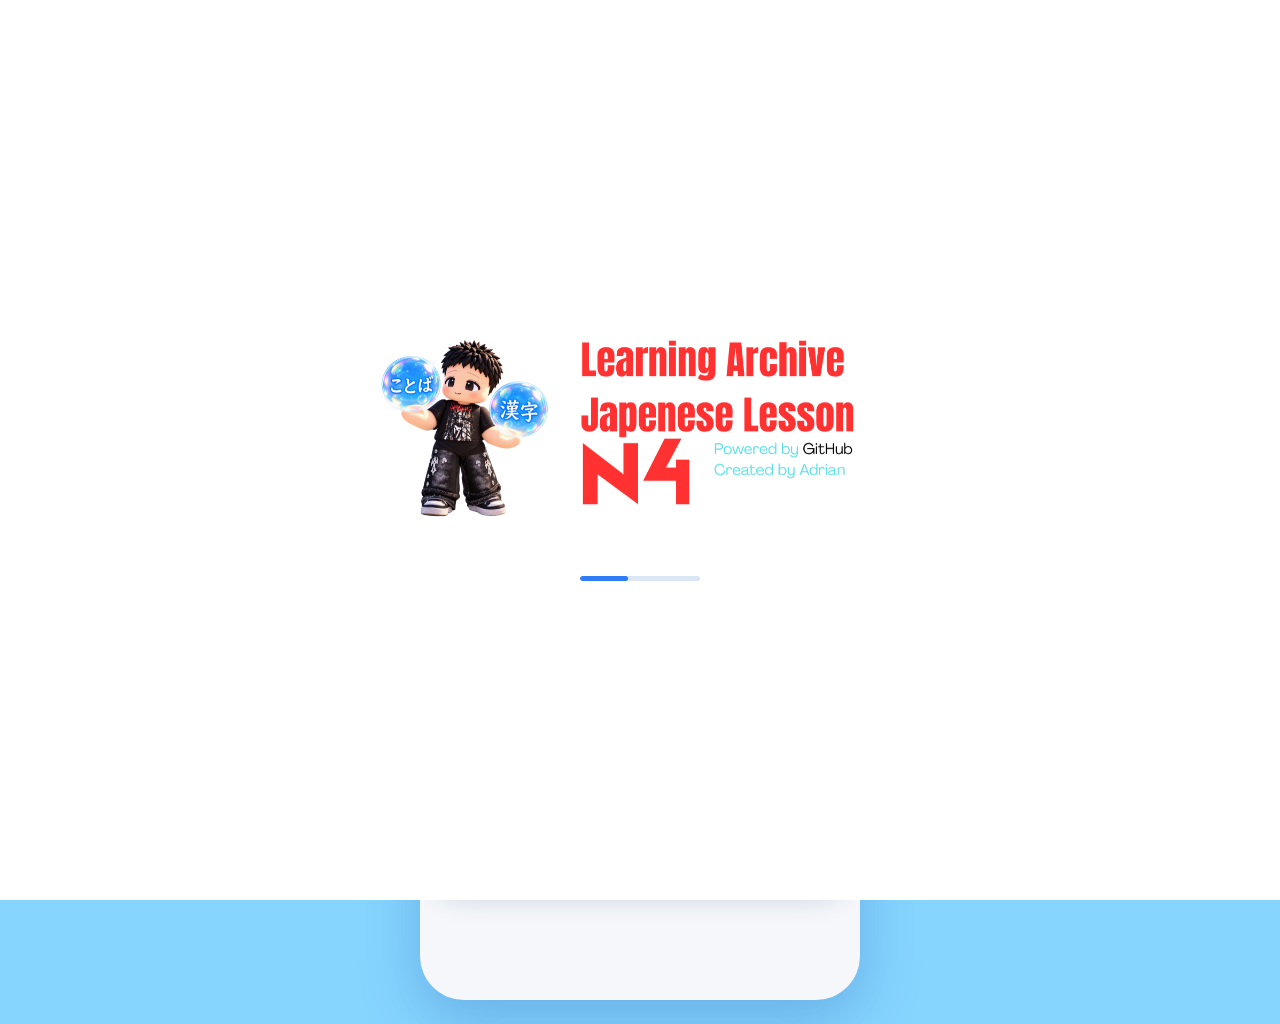
==== commit 280a768d: "Update stylesheet and script version in index.html" ====
--- a/index.html
+++ b/index.html
@@ -16,7 +16,7 @@
 <meta property="og:image" content="./bannerlogo1.png">
 <meta name="twitter:card" content="summary_large_image">
 <meta name="twitter:image" content="./bannerlogo1.png">
-<link rel="stylesheet" href="./style.css?v=20261006b">
+<link rel="stylesheet" href="./style.css?v=20261006c">
 </head>
 <body>
 <div class="splash" id="splash" role="status" aria-label="Loading"><img src="./bannerlogo.png" alt="Learning Archive Japanese Lesson N4"><i class="load"></i></div>
@@ -32,6 +32,6 @@
   </nav>
 </div>
 <noscript><p style="padding:2rem">JavaScript is required.</p></noscript>
-<script src="./script.js?v=20261006b"></script>
+<script src="./script.js?v=20261006c"></script>
 </body>
 </html>
--- a/style.css
+++ b/style.css
@@ -129,3 +129,12 @@
 .face .m{font:700 clamp(1.3rem,6vw,1.8rem) var(--ui);color:var(--navy)}
 
 .swap{display:flex;margin:0 auto 12px;min-height:44px;padding:0 20px;font-size:.9rem}
+
+/* splash / loading screen */
+.splash{position:fixed;inset:0;z-index:100;display:flex;flex-direction:column;align-items:center;justify-content:center;gap:22px;background:#fff;transition:opacity .5s ease}
+.splash.out{opacity:0;pointer-events:none}
+.splash img{width:min(88vw,520px);height:auto;animation:pop .6s ease both}
+.load{width:120px;height:5px;border-radius:9px;background:#dbe7f5;overflow:hidden;position:relative}
+.load::after{content:"";position:absolute;inset:0;width:40%;border-radius:9px;background:var(--blue);animation:slide 1s ease-in-out infinite}
+@keyframes pop{from{opacity:0;transform:scale(.92)}}@keyframes slide{from{transform:translateX(-100%)}to{transform:translateX(250%)}}
+.av{background:#fff;overflow:hidden;box-shadow:var(--sh)}.av img{width:100%;height:100%;object-fit:contain;padding:2px}
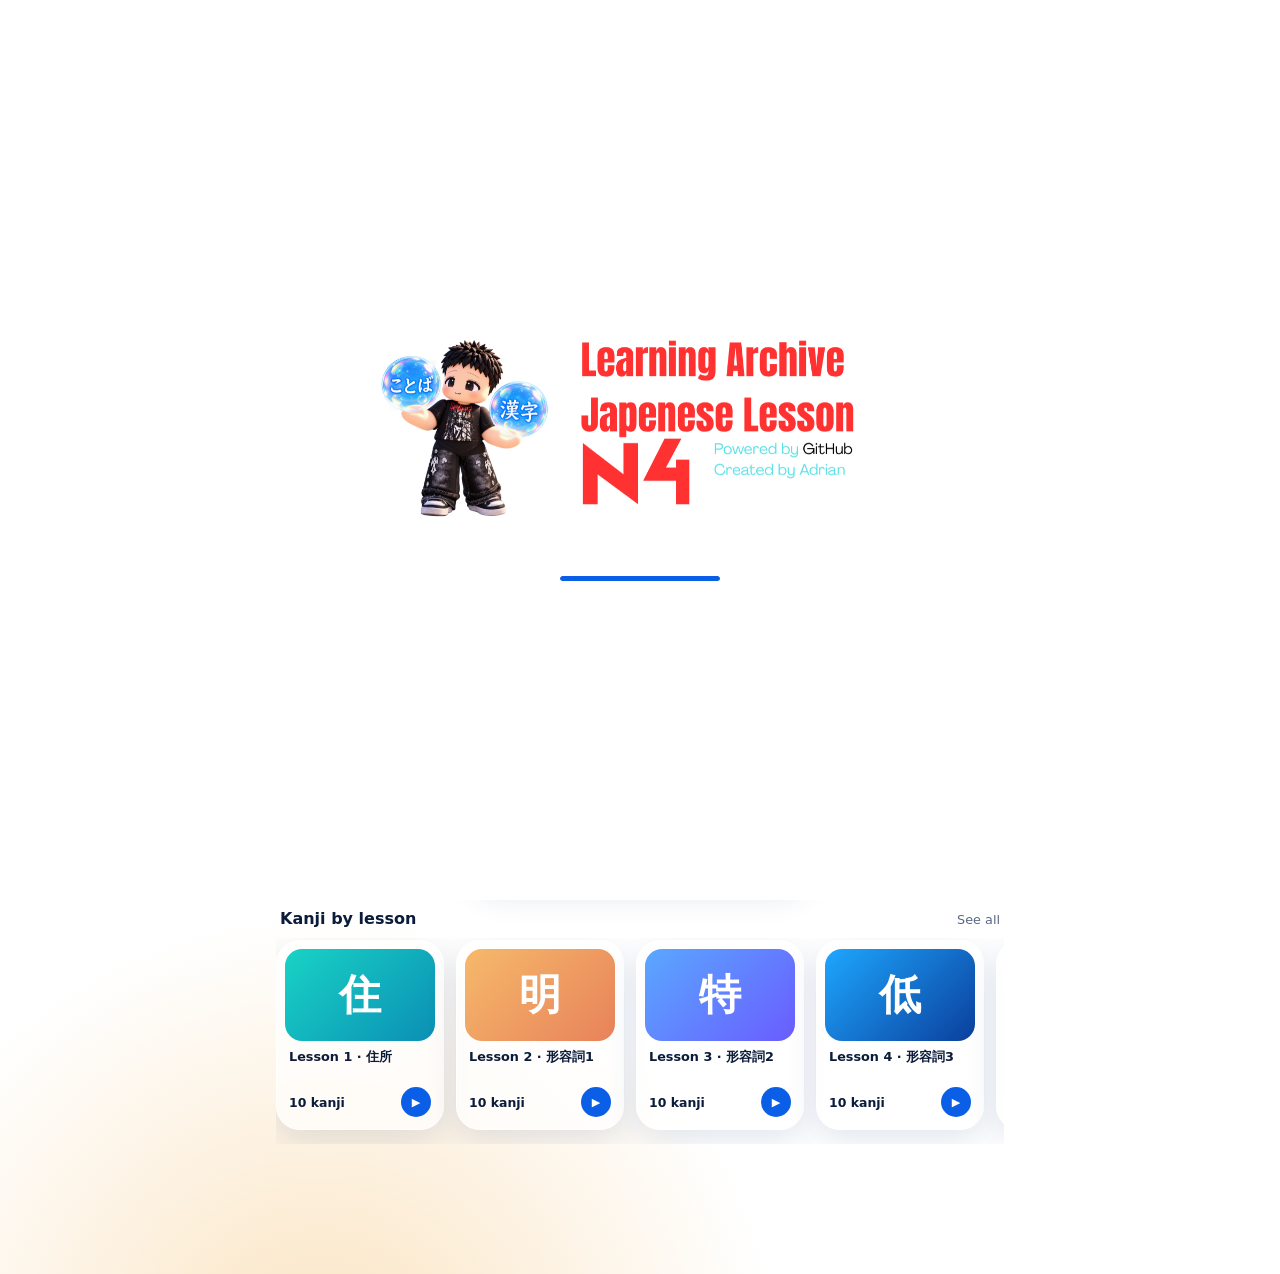
==== commit b70f7670: "Update stylesheet and script versioning in index.html" ====
--- a/index.html
+++ b/index.html
@@ -6,6 +6,7 @@
 <meta name="theme-color" content="#86d5ff">
 <title>Learning Archive · Japanese Lesson N4</title>
 <meta name="description" content="Learning Archive: Japanese Lesson N4. Kotoba, Kanji and Grammar with flashcards and memorize mode.">
+<link rel="manifest" href="./manifest.webmanifest">
 <link rel="icon" type="image/png" href="./logo-icon.png">
 <link rel="apple-touch-icon" href="./logo-icon.png">
 <!-- Link preview. Most apps (WhatsApp, Facebook, Discord) need an ABSOLUTE URL for og:image:
@@ -16,7 +17,7 @@
 <meta property="og:image" content="./bannerlogo1.png">
 <meta name="twitter:card" content="summary_large_image">
 <meta name="twitter:image" content="./bannerlogo1.png">
-<link rel="stylesheet" href="./style.css?v=20261006c">
+<link rel="stylesheet" href="./style.css?v=20261007a">
 </head>
 <body>
 <div class="splash" id="splash" role="status" aria-label="Loading"><img src="./bannerlogo.png" alt="Learning Archive Japanese Lesson N4"><i class="load"></i></div>
@@ -24,14 +25,14 @@
 <div class="app" id="app">
   <main id="view" tabindex="-1" aria-live="polite"></main>
   <nav class="nav" id="nav" aria-label="Main navigation">
-    <a href="#/home" data-r="home" aria-label="Home"><svg viewBox="0 0 24 24"><path d="M3 11l9-8 9 8v9a1 1 0 0 1-1 1h-5v-6H9v6H4a1 1 0 0 1-1-1z"/></svg></a>
-    <a href="#/kotoba" data-r="kotoba" aria-label="Kotoba"><b>言</b></a>
-    <a href="#/search" data-r="search" class="mid" aria-label="Search"><svg viewBox="0 0 24 24"><circle cx="11" cy="11" r="7"/><path d="M20 20l-4-4"/></svg></a>
-    <a href="#/kanji" data-r="kanji" aria-label="Kanji"><b>字</b></a>
-    <a href="#/cards" data-r="cards" aria-label="Kanji cards"><b>札</b></a>
+    <a href="#/home" data-r="home" aria-label="Home"><svg viewBox="0 0 24 24"><path d="M3 11l9-8 9 8v9a1 1 0 0 1-1 1h-5v-6H9v6H4a1 1 0 0 1-1-1z"/></svg><span>Home</span></a>
+    <a href="#/kotoba" data-r="kotoba" aria-label="Kotoba"><b>言</b><span>Kotoba</span></a>
+    <a href="#/kanji" data-r="kanji" aria-label="Kanji"><b>字</b><span>Kanji</span></a>
+    <a href="#/search" data-r="search" aria-label="Search"><svg viewBox="0 0 24 24"><circle cx="11" cy="11" r="7"/><path d="M20 20l-4-4"/></svg><span>Search</span></a>
+    <a href="#/settings" data-r="settings" aria-label="Settings"><svg viewBox="0 0 24 24"><circle cx="12" cy="12" r="3"/><path d="M12 2v3M12 19v3M2 12h3M19 12h3M4.9 4.9l2.1 2.1M17 17l2.1 2.1M4.9 19.1L7 17M17 7l2.1-2.1"/></svg><span>Settings</span></a>
   </nav>
 </div>
 <noscript><p style="padding:2rem">JavaScript is required.</p></noscript>
-<script src="./script.js?v=20261006c"></script>
+<script src="./script.js?v=20261007a"></script>
 </body>
 </html>
--- a/style.css
+++ b/style.css
@@ -1,140 +1,153 @@
-/* Protection layer: no text selection, no iOS long-press callout, no image/link dragging; inputs stay usable */
+/* Protection layer: no selection, no iOS long-press callout, no dragging; inputs stay usable */
 html,body,*{-webkit-touch-callout:none;-webkit-user-select:none;user-select:none;-webkit-tap-highlight-color:transparent}
 a,img,svg{-webkit-user-drag:none;user-drag:none}
 input,textarea{-webkit-user-select:text;user-select:text}
-:root{--bg:#86d5ff;--app:#f5f7fa;--ink:#0b2a5c;--blue:#2f7df6;--navy:#0a3f9c;--mut:#6b7c99;
---jp:"Hiragino Sans","Hiragino Kaku Gothic ProN","Noto Sans JP","Yu Gothic UI","Yu Gothic",Meiryo,system-ui,sans-serif;
---ui:system-ui,-apple-system,"Segoe UI",Roboto,var(--jp);--sh:0 6px 20px rgba(20,60,120,.12)}
+
+/* ===== Design tokens: theme (light/dark) x glass style (frosted/clear/blur) ===== */
+:root{--ink:#0b1b3a;--mut:#5b6987;--blue:#0a5fe6;--bg1:#e9f1fc;--bg2:#f4eefc;--glass:rgba(255,255,255,.5);--glass2:rgba(255,255,255,.7);--bd:rgba(255,255,255,.8);--blur:22px;--sh:0 10px 30px rgba(30,60,120,.13);--r:26px;
+--jp:"Hiragino Sans","Hiragino Kaku Gothic ProN","Noto Sans JP","Yu Gothic UI","Yu Gothic",Meiryo,system-ui,sans-serif;--ui:system-ui,-apple-system,"Segoe UI",Roboto,var(--jp)}
+[data-theme=dark]{--ink:#eaf1ff;--mut:#a2b2d1;--blue:#3b8bff;--bg1:#09101f;--bg2:#111d3a;--glass:rgba(28,42,76,.5);--glass2:rgba(40,58,102,.6);--bd:rgba(255,255,255,.15);--sh:0 12px 34px rgba(0,0,0,.45)}
+[data-glass=clear]{--blur:7px;--glass:rgba(255,255,255,.2);--glass2:rgba(255,255,255,.3);--bd:rgba(255,255,255,.95)}
+[data-theme=dark][data-glass=clear]{--glass:rgba(255,255,255,.06);--glass2:rgba(255,255,255,.1);--bd:rgba(255,255,255,.45)}
+[data-glass=blur]{--blur:46px}
 *{box-sizing:border-box;margin:0}
-body{font-family:var(--ui);background:var(--bg);color:var(--ink);min-height:100dvh;-webkit-text-size-adjust:100%}
+body{font-family:var(--ui);color:var(--ink);min-height:100dvh;-webkit-text-size-adjust:100%;
+background:radial-gradient(55vmax 55vmax at 8% -5%,rgba(60,160,255,.5),transparent 60%),radial-gradient(50vmax 50vmax at 105% 35%,rgba(25,211,197,.38),transparent 60%),radial-gradient(60vmax 60vmax at 25% 108%,rgba(246,200,130,.5),transparent 60%),linear-gradient(160deg,var(--bg1),var(--bg2)) fixed}
 a{color:inherit;text-decoration:none}
 button{font:inherit;color:inherit;cursor:pointer;border:0;background:none}
 :focus-visible{outline:3px solid var(--blue);outline-offset:2px}
-/* phone-shaped app shell, like the reference */
-.app{position:relative;max-width:440px;min-height:100dvh;margin:0 auto;background:var(--app);display:flex;flex-direction:column;overflow:clip}
-@media(min-width:560px){.app{margin:24px auto;min-height:calc(100dvh - 48px);border-radius:44px;box-shadow:0 20px 60px rgba(10,63,156,.25)}}
-main{flex:1;outline:0}
-.page{padding:18px 16px 24px;animation:fade .3s ease both}
-@keyframes fade{from{opacity:0}}
-/* bottom nav: pill with raised centre search button */
-.nav{position:sticky;bottom:12px;z-index:5;margin:0 12px 12px;padding:8px 10px;display:flex;align-items:center;justify-content:space-around;border-radius:30px;background:#fff;box-shadow:0 8px 28px rgba(20,60,120,.22)}
-.nav a{width:48px;height:48px;display:grid;place-items:center;border-radius:50%;color:#6b7c99}
-.nav svg{width:24px;height:24px;fill:none;stroke:currentColor;stroke-width:2;stroke-linecap:round;stroke-linejoin:round}
-.nav b{font:700 1.4rem var(--jp)}
-.nav a.on{color:var(--blue)}
-.nav a.mid{width:62px;height:62px;margin-top:-30px;background:var(--navy);color:#fff;border:5px solid var(--app);box-shadow:0 8px 18px rgba(10,63,156,.4)}
+.app{max-width:760px;margin:0 auto;min-height:100dvh}
+main{outline:0}
+.page{padding:18px 16px 130px;animation:fade .3s ease both}
+@keyframes fade{from{opacity:0;transform:translateY(8px)}}
+
+/* glass surfaces. Blur only on a few big elements (fast); list rows use a plain translucent fill */
+.item,.kitem,.thumb,.chan,.chip,.msg,.pill,.ex,.forms div,.gx,.pola,.seg,.circ,.search,.nav,.detail,.face,.btn.ghost,.slide{background:var(--glass2);border:1px solid var(--bd);box-shadow:var(--sh)}
+.nav,.detail,.face,.search,.circ,.btn.ghost{-webkit-backdrop-filter:blur(var(--blur)) saturate(1.5);backdrop-filter:blur(var(--blur)) saturate(1.5)}
+.ex,.forms div,.gx,.pola{box-shadow:none;background:var(--glass)}
+
+/* floating pill nav: active item expands with its label */
+.nav{position:fixed;left:50%;bottom:calc(14px + env(safe-area-inset-bottom));transform:translateX(-50%);z-index:20;display:flex;gap:4px;padding:6px;border-radius:99px;max-width:96vw}
+.nav a{display:flex;align-items:center;gap:7px;height:50px;min-width:50px;justify-content:center;padding:0 12px;border-radius:99px;color:var(--mut);transition:background .25s,color .25s,padding .25s}
+.nav svg{width:22px;height:22px;fill:none;stroke:currentColor;stroke-width:2;stroke-linecap:round;stroke-linejoin:round}
+.nav b{font:700 1.25rem var(--jp)}.nav span{display:none;font-weight:700;font-size:.88rem}
+.nav a.on{background:var(--blue);color:#fff;padding:0 18px}.nav a.on span{display:inline}
 body.poster-mode .nav{display:none}
-/* top bar */
-.top{display:flex;align-items:center;justify-content:space-between;margin-bottom:16px}
-.av,.rnd{width:40px;height:40px;border-radius:50%;display:grid;place-items:center;font:700 1.15rem var(--jp)}
-.av{background:var(--blue);color:#fff}.rnd{border:2px solid var(--ink)}
-.logo{font:italic 800 1.25rem var(--ui);color:var(--navy)}
-/* banner + sections */
-.banner{display:flex;align-items:flex-end;justify-content:space-between;min-height:150px;padding:18px;border-radius:26px;color:#fff;background:linear-gradient(160deg,#1ea7ff,#0a3f9c 70%);box-shadow:var(--sh)}
-.banner small{font:600 .95rem var(--jp);opacity:.9}.banner h1{font:800 2rem/1.1 var(--ui)}.banner p{opacity:.85;font-size:.85rem;margin-top:4px}
-.mini{width:44px;height:44px;flex:none;border-radius:50%;display:grid;place-items:center;background:rgba(255,255,255,.3);border:2px solid #fff}
-.row{display:flex;justify-content:space-between;align-items:baseline;margin:22px 4px 10px}
-.row h3{font-size:1rem}.row a{font-size:.8rem;color:var(--mut)}
-.hs{display:flex;gap:12px;overflow-x:auto;padding:2px 2px 14px;scroll-snap-type:x mandatory;scrollbar-width:none}
-.hs::-webkit-scrollbar{display:none}
-.chan{flex:1 0 96px;scroll-snap-align:start;background:#fff;border-radius:18px;padding:14px 8px;text-align:center;box-shadow:var(--sh);font-size:.78rem;font-weight:700}
-.chan b{display:block;font:800 1.5rem var(--jp);color:var(--blue)}
-.chan.off{opacity:.55}
-.thumb{flex:0 0 168px;scroll-snap-align:start;background:#fff;border-radius:22px;padding:8px 8px 12px;box-shadow:var(--sh)}
-.thumb .pic{height:92px;border-radius:16px;display:grid;place-items:center;font:800 2.6rem var(--jp);color:#fff;background:linear-gradient(135deg,var(--c1),var(--c2))}
+
+/* home */
+.top{display:flex;align-items:center;justify-content:space-between;margin-bottom:14px}
+.brand{display:block}.brand img{display:block;height:46px;width:auto;max-width:60vw}
+.tools{display:flex;gap:8px}
+.circ{width:44px;height:44px;flex:none;border-radius:50%;display:grid;place-items:center;font-size:1.1rem}
+.hi{font:800 clamp(1.9rem,8vw,2.6rem)/1.1 var(--ui);letter-spacing:-.02em;margin:6px 2px 14px}.hi span{color:var(--mut)}
+.pills{display:flex;gap:8px;flex-wrap:wrap}
+.pill{padding:9px 14px;border-radius:99px;font-size:.82rem;font-weight:600}.pill.on{background:var(--blue);border-color:var(--blue);color:#fff}
+.hero{position:relative;margin:34px 4px 22px}
+.hero::before,.hero::after{content:"";position:absolute;left:16px;right:16px;top:-14px;height:70%;border-radius:var(--r);background:rgba(10,95,230,.45);filter:blur(1.5px)}
+.hero::after{left:32px;right:32px;top:-26px;background:rgba(10,95,230,.22)}
+.hero .card{position:relative;z-index:1;padding:20px;border-radius:30px;color:#fff;background:linear-gradient(150deg,#1a73ff,#0553d1);box-shadow:0 18px 42px rgba(10,95,230,.4)}
+.r2{display:flex;justify-content:space-between;align-items:center}
+.tag{padding:6px 12px;border-radius:99px;background:rgba(255,255,255,.22);font-size:.75rem;font-weight:700}
+.wd{margin-top:18px;font:800 clamp(2.4rem,12vw,3.6rem)/1.5 var(--jp)}.wd rt{font:600 .3em var(--jp);color:#cfe3ff}
+.wm{font:700 1.3rem var(--ui);opacity:.95}
+.hb{display:flex;gap:10px;margin-top:18px}.hb .btn{flex:1}
+.btn.white{background:#fff;color:var(--blue)}.btn.line{background:rgba(255,255,255,.2);color:#fff}
+.row{display:flex;justify-content:space-between;align-items:baseline;margin:22px 4px 10px}.row h3{font-size:1rem}.row a{font-size:.8rem;color:var(--mut)}
+.hs{display:flex;gap:12px;overflow-x:auto;padding:2px 2px 14px;scroll-snap-type:x mandatory;scrollbar-width:none}.hs::-webkit-scrollbar{display:none}
+.chan{flex:1 0 96px;scroll-snap-align:start;border-radius:20px;padding:14px 8px;text-align:center;font-size:.78rem;font-weight:700}
+.chan b{display:block;font:800 1.5rem var(--jp);color:var(--blue)}.chan.off{opacity:.55}
+.thumb{flex:0 0 168px;scroll-snap-align:start;border-radius:24px;padding:8px 8px 12px}
+.thumb .pic{height:92px;border-radius:17px;display:grid;place-items:center;font:800 2.6rem var(--jp);color:#fff;background:linear-gradient(135deg,var(--c1),var(--c2))}
 .thumb strong{display:block;margin:8px 4px 6px;font-size:.8rem;line-height:1.25;height:2.5em;overflow:hidden}
 .thumb .meta{display:flex;justify-content:space-between;align-items:center;margin:0 4px;font-size:.78rem;font-weight:700}
-.play-s{width:30px;height:30px;border-radius:50%;background:var(--blue);color:#fff;display:grid;place-items:center;font-size:.7rem}
-.kc{flex:0 0 96px;scroll-snap-align:start;background:#fff;border-radius:20px;padding:12px 6px;text-align:center;box-shadow:var(--sh)}
-.kc b{display:block;font:800 2.4rem/1.2 var(--jp)}.kc span{font-size:.72rem;color:var(--mut)}
+.play-s{width:30px;height:30px;flex:none;border-radius:50%;background:var(--blue);color:#fff;display:grid;place-items:center;font-size:.7rem}
+
 /* poster (lesson start only): the one place poster.jpg is used */
-.poster{position:relative;min-height:calc(100dvh - 48px);display:flex;flex-direction:column;align-items:center;justify-content:flex-end;text-align:center;padding:24px 24px 32px;color:#fff;
+.poster{position:relative;min-height:100dvh;display:flex;flex-direction:column;align-items:center;justify-content:flex-end;text-align:center;padding:24px 24px 40px;color:#fff;max-width:760px;margin:0 auto;
 background:linear-gradient(180deg,rgba(10,63,156,0) 35%,rgba(10,63,156,.75) 62%,#0a3f9c 100%),url("./poster.jpg") center top/cover no-repeat,linear-gradient(#1ea7ff,#0a3f9c);animation:fade .45s ease both}
-@media(max-width:559px){.poster{min-height:100dvh}}
 .poster .back{position:absolute;left:16px;top:16px;width:42px;height:42px;border-radius:50%;display:grid;place-items:center;background:rgba(255,255,255,.28);backdrop-filter:blur(6px);font-size:1.2rem}
 .poster h1{font:800 clamp(2.6rem,14vw,3.8rem)/1 var(--ui);text-shadow:0 4px 24px rgba(7,42,102,.5)}
-.poster .jp{font:700 1.4rem var(--jp);margin-top:6px}
-.poster .meta{margin-top:8px;font-size:.9rem;opacity:.9}.poster .desc{margin-top:2px;opacity:.85;font-size:.9rem}
+.poster .jp{font:700 1.4rem var(--jp);margin-top:6px}.poster .meta{margin-top:8px;font-size:.9rem;opacity:.9}.poster .desc{margin-top:2px;opacity:.85;font-size:.9rem}
 .play{width:84px;height:84px;margin:22px 0 14px;border-radius:50%;display:grid;place-items:center;font-size:2rem;background:rgba(255,255,255,.3);border:2px solid rgba(255,255,255,.6);backdrop-filter:blur(6px);transition:transform .2s}
 .play:active{transform:scale(.92)}.play[aria-disabled=true]{opacity:.45}
-.more{font-size:.85rem;opacity:.9}
-.soon{padding:6px 18px;border-radius:99px;background:#fff;color:var(--navy);font-weight:800;font-size:.85rem}
+.more{font-size:.85rem;opacity:.9}.soon{padding:6px 18px;border-radius:99px;background:#fff;color:#0a3f9c;font-weight:800;font-size:.85rem}
+
 /* lists */
-.head{display:flex;align-items:center;gap:10px;margin-bottom:12px}
-.head h2{flex:1;font-size:1.35rem}
-.circ{width:42px;height:42px;border-radius:50%;background:#fff;display:grid;place-items:center;box-shadow:var(--sh);font-size:1.1rem}
-.search{width:100%;height:48px;padding:0 20px;border:0;border-radius:99px;background:#fff;box-shadow:var(--sh);font:inherit;color:var(--ink)}
+.head{display:flex;align-items:center;gap:10px;margin-bottom:12px}.head h2{flex:1;font-size:1.35rem}
+.search{width:100%;height:50px;padding:0 20px;border-radius:99px;font:inherit;color:var(--ink)}.search::placeholder{color:var(--mut)}
 .chips{display:flex;gap:8px;overflow-x:auto;padding:12px 2px 4px;scrollbar-width:none}.chips::-webkit-scrollbar{display:none}
-.chip{flex:none;padding:8px 14px;border-radius:99px;background:#fff;font-size:.78rem;font-weight:600;box-shadow:var(--sh)}
-.chip.on{background:var(--blue);color:#fff}
+.chip{flex:none;padding:8px 14px;border-radius:99px;font-size:.78rem;font-weight:600}.chip.on{background:var(--blue);border-color:var(--blue);color:#fff}
 .count{margin:12px 4px 8px;font-size:.8rem;color:var(--mut)}
-.list{display:grid;gap:10px}
-.item{display:flex;align-items:center;gap:12px;padding:12px 14px;border-radius:22px;background:#fff;box-shadow:var(--sh);overflow-wrap:anywhere}
+.list{display:grid;gap:10px;grid-template-columns:repeat(auto-fill,minmax(280px,1fr))}
+.grp{grid-column:1/-1;display:flex;justify-content:space-between;align-items:center;gap:8px;margin:14px 0 2px;padding:10px 14px;border-radius:16px;background:var(--blue);color:#fff;font-size:.85rem;line-height:1.3;position:sticky;top:6px;z-index:2}
+.grp span{flex:none;min-width:28px;padding:2px 8px;border-radius:99px;background:rgba(255,255,255,.25);text-align:center;font-size:.75rem}
+.item{display:flex;align-items:center;gap:12px;padding:12px 14px;border-radius:22px;overflow-wrap:anywhere;transition:transform .2s}.item:hover{transform:translateY(-2px)}
 .item .t{flex:1;min-width:0}.item .h{font:600 .85rem var(--jp);color:var(--blue)}.item .k{font:800 1.45rem/1.25 var(--jp)}.item .m{font-size:.88rem}
-.badge{display:inline-block;margin-top:4px;padding:2px 10px;border-radius:99px;background:#e6f1ff;color:var(--navy);font-size:.7rem;font-weight:700}
-.kgrid{display:grid;grid-template-columns:repeat(2,1fr);gap:10px}
-.kitem{padding:14px 10px;border-radius:22px;background:#fff;box-shadow:var(--sh);text-align:center;overflow-wrap:anywhere}
+.mk{font-size:.8rem;color:var(--blue);font-weight:800}
+.df{margin-top:2px;font-size:.78rem;color:var(--mut)}.df b{font:700 .9rem var(--jp);color:var(--ink)}
+.badge{display:inline-block;margin-top:4px;padding:2px 10px;border-radius:99px;background:rgba(10,95,230,.14);color:var(--blue);font-size:.7rem;font-weight:700}
+.mbar{height:5px;border-radius:9px;background:rgba(10,95,230,.15);margin-top:7px;overflow:hidden}.mbar i{display:block;height:100%;background:var(--blue)}
+.sentinel{grid-column:1/-1;height:1px}
+.kgrid{display:grid;grid-template-columns:repeat(auto-fill,minmax(150px,1fr));gap:10px}.kgrid .grp{margin-top:14px}
+.kitem{padding:14px 10px;border-radius:22px;text-align:center;overflow-wrap:anywhere}
 .kitem .big{font:800 3rem/1.15 var(--jp)}.kitem .m{font-weight:700;font-size:.85rem}.kitem .rd{margin-top:6px;font-size:.72rem;color:var(--mut);text-align:left}
-.msg{padding:26px;border-radius:22px;background:#fff;text-align:center;box-shadow:var(--sh)}
-.sub{margin:16px 4px 8px;font-size:.95rem}
-/* big cards */
-.fc,.detail{padding:26px 20px;border-radius:30px;background:#fff;box-shadow:var(--sh);text-align:center;overflow-wrap:anywhere}
+.msg{padding:26px;border-radius:22px;text-align:center;grid-column:1/-1}.sub{margin:16px 4px 8px;font-size:.95rem}
+
+/* detail + flash cards */
+.fc,.detail{max-width:560px;margin:0 auto;padding:26px 20px;border-radius:30px;text-align:center;overflow-wrap:anywhere}
+.fc{background:var(--glass2);border:1px solid var(--bd);box-shadow:var(--sh)}
 .fc .h{font:600 1.3rem var(--jp);color:var(--blue)}
-.fc .k,.detail .k{font:800 clamp(3.6rem,22vw,6.5rem)/1.15 var(--jp)}
-.k.w{font-size:clamp(2.2rem,12vw,3.6rem)!important}
-.fc .m,.detail .m{font:700 1.35rem var(--ui);color:var(--navy);margin-top:4px}
-.lbl{display:block;margin-top:14px;font-size:.75rem;font-weight:700;color:var(--blue)}
-.rv{font:600 1.15rem var(--jp)}
-.forms{display:grid;grid-template-columns:1fr 1fr;gap:8px;margin-top:14px;text-align:left}
-.forms div{padding:10px 12px;border-radius:16px;background:#eef6ff}.forms .rv{font-size:1.05rem}
-.ex{display:grid;grid-template-columns:auto 1fr;gap:0 12px;margin-top:8px;padding:10px 14px;border-radius:16px;background:#eef6ff;text-align:left}
-.ex b{font:700 1.3rem var(--jp);grid-row:span 2}.ex span{font-family:var(--jp);font-size:.9rem}
-.stage{touch-action:pan-y;user-select:none;-webkit-user-select:none;min-height:340px}
-.fc{animation:inr .28s ease both}.fc.l{animation-name:inl}
+.fc .k,.detail .k{font:800 clamp(3.6rem,22vw,6.5rem)/1.15 var(--jp)}.k.w{font-size:clamp(2.2rem,12vw,3.6rem)!important}
+.fc .m,.detail .m{font:700 1.35rem var(--ui);margin-top:4px}
+.lbl{display:block;margin-top:14px;font-size:.75rem;font-weight:700;color:var(--blue)}.rv{font:600 1.15rem var(--jp)}
+.forms{display:grid;grid-template-columns:1fr 1fr;gap:8px;margin-top:14px;text-align:left}.forms div{padding:10px 12px;border-radius:16px}.forms .rv{font-size:1.05rem}
+.ex{display:grid;grid-template-columns:auto 1fr auto;gap:0 12px;align-items:center;margin-top:8px;padding:10px 14px;border-radius:16px;text-align:left}
+.ex b{font:700 1.3rem var(--jp);grid-row:span 2}.ex span{font-family:var(--jp);font-size:.9rem;grid-column:2}.ex .say{grid-column:3;grid-row:1/span 2}
+.say{width:38px;height:38px;border-radius:50%;background:rgba(10,95,230,.14);display:inline-grid;place-items:center;font-size:1rem}.say.circ{width:44px;height:44px}.say.w{background:rgba(255,255,255,.22)}
+.fav.on{color:#f5a623}
+.stage{touch-action:pan-y;min-height:340px;position:relative}
+.stage .fc{animation:inr .28s ease both;position:relative;z-index:1}.stage .fc.l{animation-name:inl}
+.stage::before,.stage::after{content:"";position:absolute;left:22px;right:22px;top:-10px;bottom:10px;border-radius:30px;background:rgba(10,95,230,.28)}.stage::after{left:40px;right:40px;top:-20px;background:rgba(10,95,230,.14)}
 @keyframes inr{from{opacity:0;transform:translateX(50px)}}@keyframes inl{from{opacity:0;transform:translateX(-50px)}}
-.bar{height:8px;border-radius:9px;background:#dbe7f5;margin:4px 0 14px;overflow:hidden}.bar i{display:block;height:100%;background:var(--blue);transition:width .3s}
-.ctrl{display:grid;grid-template-columns:1fr 1fr;gap:10px;margin-top:16px}
-.btn{min-height:52px;border-radius:99px;background:var(--blue);color:#fff;font-weight:700;box-shadow:var(--sh)}
-.btn.ghost{background:#fff;color:var(--navy)}.btn:disabled{opacity:.4}
+.bar{height:8px;border-radius:9px;background:rgba(10,95,230,.16);margin:4px 0 22px;overflow:hidden}.bar i{display:block;height:100%;background:var(--blue);transition:width .3s}
+.ctrl{display:grid;grid-template-columns:1fr 1fr;gap:10px;max-width:560px;margin:18px auto 0}
+.btn{display:inline-flex;align-items:center;justify-content:center;min-height:52px;padding:0 20px;border-radius:99px;background:var(--blue);color:#fff;font-weight:700;box-shadow:var(--sh);transition:transform .15s}
+.btn:active{transform:scale(.95)}.btn.ghost{color:var(--ink)}.btn:disabled{opacity:.4}
 .cnt{font-weight:700;font-size:.9rem}
-@media(prefers-reduced-motion:reduce){*{animation:none!important;transition:none!important}}
 
-.df{margin-top:2px;font-size:.78rem;color:var(--mut)}.df b{font:700 .9rem var(--jp);color:var(--ink)}
-.grp{display:flex;justify-content:space-between;align-items:center;gap:8px;margin:20px 4px 10px;padding:10px 14px;border-radius:16px;background:var(--navy);color:#fff;font-size:.85rem;line-height:1.3;position:sticky;top:6px;z-index:2}
-.grp span{flex:none;min-width:28px;padding:2px 8px;border-radius:99px;background:rgba(255,255,255,.25);text-align:center;font-size:.75rem}
+/* guess cards: flip + "drag to mark done" slider */
+.scene{perspective:1100px;touch-action:pan-y;max-width:560px;margin:0 auto}
+.mcard{position:relative;height:400px;transition:transform .25s ease}
+.flip{position:absolute;inset:0;transform-style:preserve-3d;transition:transform .5s ease;cursor:pointer}.flip.on{transform:rotateY(180deg)}
+.face{position:absolute;inset:0;display:flex;flex-direction:column;align-items:center;justify-content:center;gap:6px;padding:20px;overflow:auto;border-radius:30px;text-align:center;backface-visibility:hidden;-webkit-backface-visibility:hidden;overflow-wrap:anywhere}
+.face.back{transform:rotateY(180deg)}.face .m{font:700 clamp(1.3rem,6vw,1.8rem) var(--ui)}
+.fq{font:800 clamp(2.6rem,15vw,4.4rem)/1.5 var(--jp)}.fq.id{font:800 clamp(1.5rem,7vw,2.1rem)/1.3 var(--ui)}.fq.sm{font-size:clamp(1.8rem,9vw,2.6rem);margin-bottom:6px}
+.fq ruby{ruby-position:over}.fq rt{font:600 .34em var(--jp);color:var(--blue);letter-spacing:.04em}
+.tap{position:absolute;bottom:16px;font-size:.78rem;color:var(--mut)}
+.mcard.ok .face{outline:5px solid #22c55e}.mcard.no .face{outline:5px solid #ef4444}
+.swap{display:flex;margin:0 auto 12px;min-height:44px;padding:0 20px;font-size:.9rem}
+.act{display:flex;gap:10px;align-items:center;max-width:560px;margin:18px auto 0}
+.slide{position:relative;flex:1;height:58px;border-radius:99px;display:flex;align-items:center;justify-content:center;gap:10px;overflow:hidden;font-size:.9rem;font-weight:600;color:var(--blue)}
+.slide.dis{opacity:.45;pointer-events:none}
+.knob{position:absolute;left:4px;top:4px;width:48px;height:48px;border-radius:50%;display:grid;place-items:center;background:var(--blue);color:#fff;font-size:1.2rem;touch-action:none;cursor:grab;z-index:1;transition:transform .2s}
+.slide .st{margin-left:34px}.chev{letter-spacing:2px;opacity:.7}
+.act .btn{width:58px;min-height:58px;padding:0;background:#e5484d;font-size:1.2rem}
 
-.gp{text-align:left;margin-bottom:14px}.gp h3{font:800 1.25rem var(--jp);color:var(--navy)}.gp h4{margin:14px 0 4px;font-size:.95rem;color:var(--blue)}
+/* grammar */
+.gp{text-align:left;margin-bottom:14px;max-width:none}.gp h3{font:800 1.25rem var(--jp);color:var(--blue)}.gp h4{margin:14px 0 4px;font-size:.95rem;color:var(--blue)}
 .gp p{margin-top:8px;font-size:.88rem;line-height:1.5}
-.pola{margin-top:10px;padding:10px 14px;border-radius:16px;background:#eef6ff;border-left:4px solid var(--blue);font:600 .92rem/1.4 var(--jp)}
-.gx{display:flex;gap:10px;margin-top:8px;padding:10px 12px;border-radius:16px;background:#f5f9ff;white-space:pre-line}
+.pola{margin-top:10px;padding:10px 14px;border-radius:16px;border-left:4px solid var(--blue);font:600 .92rem/1.4 var(--jp)}
+.gx{display:flex;gap:10px;margin-top:8px;padding:10px 12px;border-radius:16px;white-space:pre-line}
 .gx>b{flex:none;color:var(--blue);font-family:var(--jp)}.gj{font:600 1rem/1.5 var(--jp)}.gi{margin-top:2px;font-size:.82rem;color:var(--mut)}
 
-/* guess cards */
-.scene{perspective:1100px;touch-action:pan-y}
-.mcard{position:relative;height:400px;transition:transform .25s ease}
-.flip{position:absolute;inset:0;transform-style:preserve-3d;transition:transform .5s ease;cursor:pointer}
-.flip.on{transform:rotateY(180deg)}
-.face{position:absolute;inset:0;display:flex;flex-direction:column;align-items:center;justify-content:center;gap:6px;padding:20px;overflow:auto;border-radius:30px;background:#fff;box-shadow:var(--sh);text-align:center;backface-visibility:hidden;-webkit-backface-visibility:hidden;overflow-wrap:anywhere}
-.face.back{transform:rotateY(180deg);background:linear-gradient(160deg,#fff,#e8f3ff)}
-.face .detail,.face .fc{box-shadow:none;padding:0;background:none}
-.fq{font:800 clamp(2.6rem,15vw,4.4rem)/1.2 var(--jp)}.fq.id{font:800 clamp(1.5rem,7vw,2.1rem)/1.3 var(--ui);color:var(--navy)}
-.tap{position:absolute;bottom:16px;font-size:.78rem;color:var(--mut)}
-.mcard.ok .face{outline:5px solid #22c55e}.mcard.no .face{outline:5px solid #ef4444}
-.btn.good{background:#16a34a}.btn.bad{background:#e5484d}
+/* settings */
+.set{text-align:left}.seg{display:inline-flex;gap:4px;padding:4px;border-radius:99px;margin-top:6px}
+.seg button{padding:10px 18px;border-radius:99px;font-weight:600;font-size:.9rem}.seg button.on{background:var(--blue);color:#fff}
 
-.fh{font:600 1.4rem var(--jp);color:var(--blue)}
-
-.fq ruby{ruby-position:over}.fq rt{font:600 .34em var(--jp);color:var(--blue);letter-spacing:.04em}
-.fq.sm{font-size:clamp(1.8rem,9vw,2.6rem);margin-bottom:6px}
-.face .m{font:700 clamp(1.3rem,6vw,1.8rem) var(--ui);color:var(--navy)}
-
-.swap{display:flex;margin:0 auto 12px;min-height:44px;padding:0 20px;font-size:.9rem}
-
-/* splash / loading screen */
+/* splash (always white: the logo is designed for it) */
 .splash{position:fixed;inset:0;z-index:100;display:flex;flex-direction:column;align-items:center;justify-content:center;gap:22px;background:#fff;transition:opacity .5s ease}
-.splash.out{opacity:0;pointer-events:none}
-.splash img{width:min(88vw,520px);height:auto;animation:pop .6s ease both}
-.load{width:120px;height:5px;border-radius:9px;background:#dbe7f5;overflow:hidden;position:relative}
-.load::after{content:"";position:absolute;inset:0;width:40%;border-radius:9px;background:var(--blue);animation:slide 1s ease-in-out infinite}
-@keyframes pop{from{opacity:0;transform:scale(.92)}}@keyframes slide{from{transform:translateX(-100%)}to{transform:translateX(250%)}}
-.av{background:#fff;overflow:hidden;box-shadow:var(--sh)}.av img{width:100%;height:100%;object-fit:contain;padding:2px}
+.splash.out{opacity:0;pointer-events:none}.splash img{width:min(88vw,520px);height:auto;animation:pop .6s ease both}
+.load{width:160px;height:5px;border-radius:9px;background:#dbe7f5;overflow:hidden;position:relative}
+.load::after{content:"";position:absolute;inset:0;width:100%;border-radius:9px;background:#0a5fe6;transform-origin:left;animation:fill 5s linear both}
+@keyframes pop{from{opacity:0;transform:scale(.92)}}@keyframes fill{from{transform:scaleX(0)}to{transform:scaleX(1)}}
+@media(prefers-reduced-motion:reduce){*{animation:none!important;transition:none!important}}
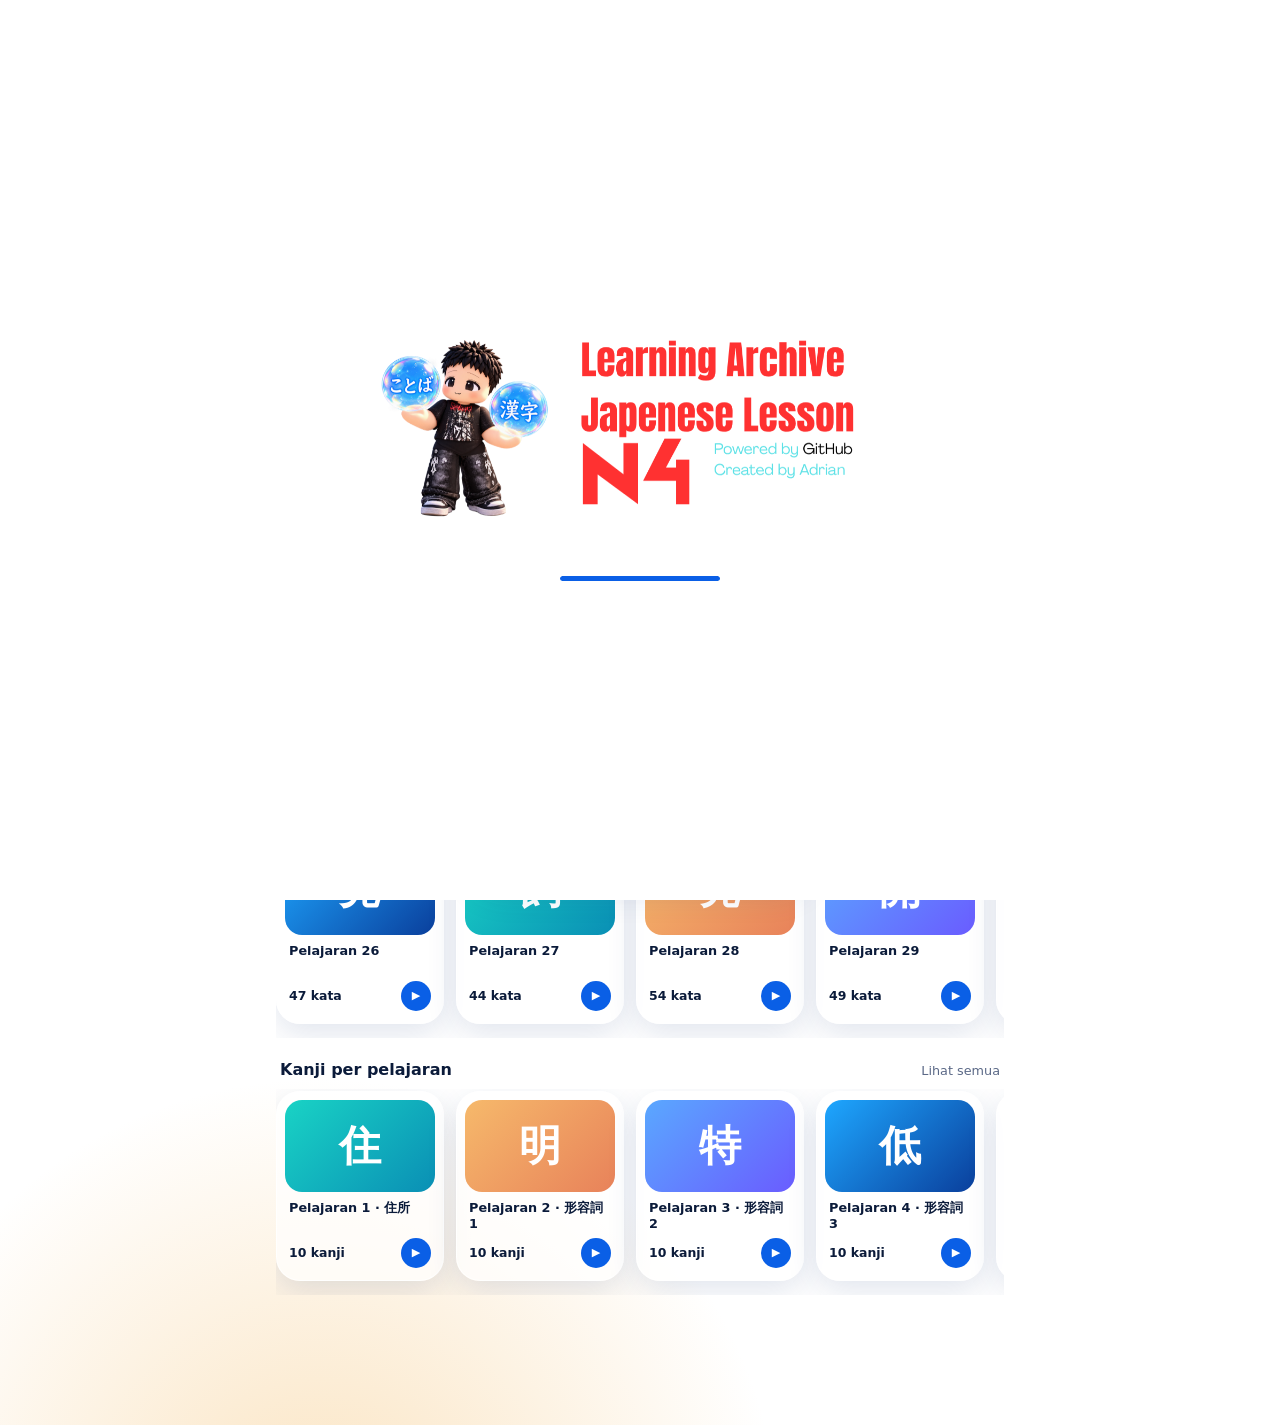
==== commit 51694c57: "Update stylesheet and script versioning in index.html" ====
--- a/index.html
+++ b/index.html
@@ -17,7 +17,7 @@
 <meta property="og:image" content="./bannerlogo1.png">
 <meta name="twitter:card" content="summary_large_image">
 <meta name="twitter:image" content="./bannerlogo1.png">
-<link rel="stylesheet" href="./style.css?v=20261007a">
+<link rel="stylesheet" href="./style.css?v=20261008a">
 </head>
 <body>
 <div class="splash" id="splash" role="status" aria-label="Loading"><img src="./bannerlogo.png" alt="Learning Archive Japanese Lesson N4"><i class="load"></i></div>
@@ -25,14 +25,15 @@
 <div class="app" id="app">
   <main id="view" tabindex="-1" aria-live="polite"></main>
   <nav class="nav" id="nav" aria-label="Main navigation">
-    <a href="#/home" data-r="home" aria-label="Home"><svg viewBox="0 0 24 24"><path d="M3 11l9-8 9 8v9a1 1 0 0 1-1 1h-5v-6H9v6H4a1 1 0 0 1-1-1z"/></svg><span>Home</span></a>
+    <a href="#/home" data-r="home" aria-label="Home"><svg viewBox="0 0 24 24"><path d="M3 11l9-8 9 8v9a1 1 0 0 1-1 1h-5v-6H9v6H4a1 1 0 0 1-1-1z"/></svg></a>
     <a href="#/kotoba" data-r="kotoba" aria-label="Kotoba"><b>言</b><span>Kotoba</span></a>
     <a href="#/kanji" data-r="kanji" aria-label="Kanji"><b>字</b><span>Kanji</span></a>
+    <a href="#/grammar" data-r="grammar" aria-label="Grammar"><b>文</b><span>Grammar</span></a>
     <a href="#/search" data-r="search" aria-label="Search"><svg viewBox="0 0 24 24"><circle cx="11" cy="11" r="7"/><path d="M20 20l-4-4"/></svg><span>Search</span></a>
     <a href="#/settings" data-r="settings" aria-label="Settings"><svg viewBox="0 0 24 24"><circle cx="12" cy="12" r="3"/><path d="M12 2v3M12 19v3M2 12h3M19 12h3M4.9 4.9l2.1 2.1M17 17l2.1 2.1M4.9 19.1L7 17M17 7l2.1-2.1"/></svg><span>Settings</span></a>
   </nav>
 </div>
 <noscript><p style="padding:2rem">JavaScript is required.</p></noscript>
-<script src="./script.js?v=20261007a"></script>
+<script src="./script.js?v=20261008a"></script>
 </body>
 </html>
--- a/style.css
+++ b/style.css
@@ -42,10 +42,13 @@
 .hi{font:800 clamp(1.9rem,8vw,2.6rem)/1.1 var(--ui);letter-spacing:-.02em;margin:6px 2px 14px}.hi span{color:var(--mut)}
 .pills{display:flex;gap:8px;flex-wrap:wrap}
 .pill{padding:9px 14px;border-radius:99px;font-size:.82rem;font-weight:600}.pill.on{background:var(--blue);border-color:var(--blue);color:#fff}
-.hero{position:relative;margin:34px 4px 22px}
-.hero::before,.hero::after{content:"";position:absolute;left:16px;right:16px;top:-14px;height:70%;border-radius:var(--r);background:rgba(10,95,230,.45);filter:blur(1.5px)}
-.hero::after{left:32px;right:32px;top:-26px;background:rgba(10,95,230,.22)}
-.hero .card{position:relative;z-index:1;padding:20px;border-radius:30px;color:#fff;background:linear-gradient(150deg,#1a73ff,#0553d1);box-shadow:0 18px 42px rgba(10,95,230,.4)}
+.hero{margin:34px 4px 18px}
+.hcards{display:grid;touch-action:pan-y;padding-top:30px}
+.hcard{grid-area:1/1;min-height:250px;padding:20px;border-radius:30px;color:#fff;background:linear-gradient(150deg,#1a73ff,#0553d1);box-shadow:0 18px 42px rgba(10,95,230,.4);transform-origin:50% 100%;transition:transform .35s ease,opacity .35s ease;will-change:transform}
+.hcard.kc2{background:linear-gradient(150deg,#13b8a6,#0a7fb8);box-shadow:0 18px 42px rgba(10,150,170,.4)}
+.wd.kk{font-size:clamp(4rem,22vw,6rem);line-height:1.2;margin-top:6px}.kr{margin-top:6px;font-size:.85rem;opacity:.95}
+.hdots{display:flex;gap:6px;justify-content:center;margin:16px 0 8px}.hdots i{width:7px;height:7px;border-radius:9px;background:rgba(10,95,230,.25);transition:width .3s,background .3s;cursor:pointer}.hdots i.on{width:22px;background:var(--blue)}
+.hprog{height:3px;border-radius:9px;background:rgba(10,95,230,.15);margin:0 36px;overflow:hidden}.hprog i{display:block;height:100%;background:var(--blue);transform-origin:left;animation:fill 7s linear both}
 .r2{display:flex;justify-content:space-between;align-items:center}
 .tag{padding:6px 12px;border-radius:99px;background:rgba(255,255,255,.22);font-size:.75rem;font-weight:700}
 .wd{margin-top:18px;font:800 clamp(2.4rem,12vw,3.6rem)/1.5 var(--jp)}.wd rt{font:600 .3em var(--jp);color:#cfe3ff}
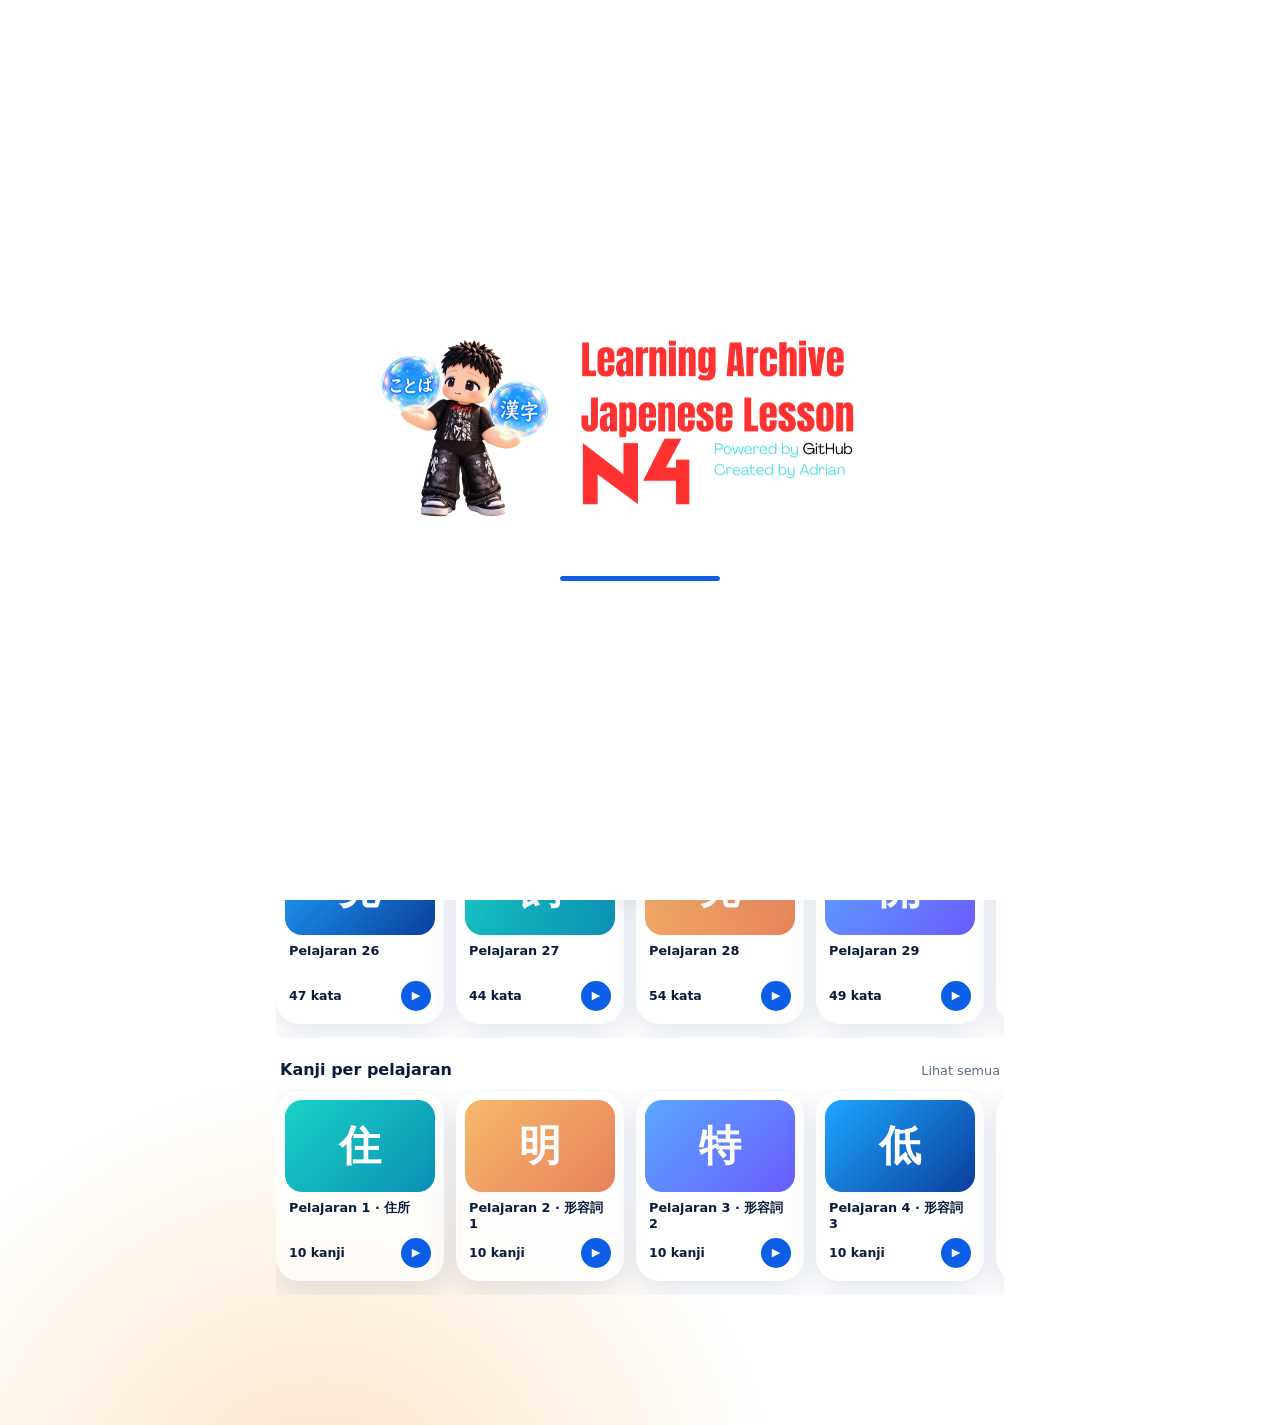
==== commit b5d6f1a7: "Update stylesheet and script references in index.html" ====
--- a/index.html
+++ b/index.html
@@ -17,7 +17,7 @@
 <meta property="og:image" content="./bannerlogo1.png">
 <meta name="twitter:card" content="summary_large_image">
 <meta name="twitter:image" content="./bannerlogo1.png">
-<link rel="stylesheet" href="./style.css?v=20261008a">
+<link rel="stylesheet" href="./style.css?v=20261008b">
 </head>
 <body>
 <div class="splash" id="splash" role="status" aria-label="Loading"><img src="./bannerlogo.png" alt="Learning Archive Japanese Lesson N4"><i class="load"></i></div>
@@ -29,11 +29,12 @@
     <a href="#/kotoba" data-r="kotoba" aria-label="Kotoba"><b>言</b><span>Kotoba</span></a>
     <a href="#/kanji" data-r="kanji" aria-label="Kanji"><b>字</b><span>Kanji</span></a>
     <a href="#/grammar" data-r="grammar" aria-label="Grammar"><b>文</b><span>Grammar</span></a>
+    <a href="#/post" data-r="post" aria-label="Post"><svg viewBox="0 0 24 24"><path d="M21 15a2 2 0 0 1-2 2H8l-5 4V5a2 2 0 0 1 2-2h14a2 2 0 0 1 2 2z"/></svg><span>Post</span></a>
     <a href="#/search" data-r="search" aria-label="Search"><svg viewBox="0 0 24 24"><circle cx="11" cy="11" r="7"/><path d="M20 20l-4-4"/></svg><span>Search</span></a>
-    <a href="#/settings" data-r="settings" aria-label="Settings"><svg viewBox="0 0 24 24"><circle cx="12" cy="12" r="3"/><path d="M12 2v3M12 19v3M2 12h3M19 12h3M4.9 4.9l2.1 2.1M17 17l2.1 2.1M4.9 19.1L7 17M17 7l2.1-2.1"/></svg><span>Settings</span></a>
   </nav>
 </div>
 <noscript><p style="padding:2rem">JavaScript is required.</p></noscript>
-<script src="./script.js?v=20261008a"></script>
+<script src="./config.js"></script>
+<script src="./script.js?v=20261008b"></script>
 </body>
 </html>
--- a/style.css
+++ b/style.css
@@ -28,11 +28,10 @@
 
 /* floating pill nav: active item expands with its label */
 .nav{position:fixed;left:50%;bottom:calc(14px + env(safe-area-inset-bottom));transform:translateX(-50%);z-index:20;display:flex;gap:4px;padding:6px;border-radius:99px;max-width:96vw}
-.nav a{display:flex;align-items:center;gap:7px;height:50px;min-width:50px;justify-content:center;padding:0 12px;border-radius:99px;color:var(--mut);transition:background .25s,color .25s,padding .25s}
+.nav a{display:flex;align-items:center;gap:6px;height:48px;min-width:46px;justify-content:center;padding:0 12px;border-radius:99px;color:var(--mut);transition:background .25s,color .25s,padding .25s}
 .nav svg{width:22px;height:22px;fill:none;stroke:currentColor;stroke-width:2;stroke-linecap:round;stroke-linejoin:round}
 .nav b{font:700 1.25rem var(--jp)}.nav span{display:none;font-weight:700;font-size:.88rem}
 .nav a.on{background:var(--blue);color:#fff;padding:0 18px}.nav a.on span{display:inline}
-body.poster-mode .nav{display:none}
 
 /* home */
 .top{display:flex;align-items:center;justify-content:space-between;margin-bottom:14px}
@@ -64,16 +63,6 @@
 .thumb strong{display:block;margin:8px 4px 6px;font-size:.8rem;line-height:1.25;height:2.5em;overflow:hidden}
 .thumb .meta{display:flex;justify-content:space-between;align-items:center;margin:0 4px;font-size:.78rem;font-weight:700}
 .play-s{width:30px;height:30px;flex:none;border-radius:50%;background:var(--blue);color:#fff;display:grid;place-items:center;font-size:.7rem}
-
-/* poster (lesson start only): the one place poster.jpg is used */
-.poster{position:relative;min-height:100dvh;display:flex;flex-direction:column;align-items:center;justify-content:flex-end;text-align:center;padding:24px 24px 40px;color:#fff;max-width:760px;margin:0 auto;
-background:linear-gradient(180deg,rgba(10,63,156,0) 35%,rgba(10,63,156,.75) 62%,#0a3f9c 100%),url("./poster.jpg") center top/cover no-repeat,linear-gradient(#1ea7ff,#0a3f9c);animation:fade .45s ease both}
-.poster .back{position:absolute;left:16px;top:16px;width:42px;height:42px;border-radius:50%;display:grid;place-items:center;background:rgba(255,255,255,.28);backdrop-filter:blur(6px);font-size:1.2rem}
-.poster h1{font:800 clamp(2.6rem,14vw,3.8rem)/1 var(--ui);text-shadow:0 4px 24px rgba(7,42,102,.5)}
-.poster .jp{font:700 1.4rem var(--jp);margin-top:6px}.poster .meta{margin-top:8px;font-size:.9rem;opacity:.9}.poster .desc{margin-top:2px;opacity:.85;font-size:.9rem}
-.play{width:84px;height:84px;margin:22px 0 14px;border-radius:50%;display:grid;place-items:center;font-size:2rem;background:rgba(255,255,255,.3);border:2px solid rgba(255,255,255,.6);backdrop-filter:blur(6px);transition:transform .2s}
-.play:active{transform:scale(.92)}.play[aria-disabled=true]{opacity:.45}
-.more{font-size:.85rem;opacity:.9}.soon{padding:6px 18px;border-radius:99px;background:#fff;color:#0a3f9c;font-weight:800;font-size:.85rem}
 
 /* lists */
 .head{display:flex;align-items:center;gap:10px;margin-bottom:12px}.head h2{flex:1;font-size:1.35rem}
@@ -154,3 +143,8 @@
 .load::after{content:"";position:absolute;inset:0;width:100%;border-radius:9px;background:#0a5fe6;transform-origin:left;animation:fill 5s linear both}
 @keyframes pop{from{opacity:0;transform:scale(.92)}}@keyframes fill{from{transform:scaleX(0)}to{transform:scaleX(1)}}
 @media(prefers-reduced-motion:reduce){*{animation:none!important;transition:none!important}}
+
+/* nav: Home is icon-only; six items fit small phones */
+.nav a[data-r=home].on{padding:0;width:48px}
+.gp p{white-space:pre-line}
+@media(max-width:400px){.nav{gap:2px;padding:5px}.nav a{padding:0 9px;min-width:42px}.nav a.on{padding:0 12px}.nav span{font-size:.78rem}.nav a[data-r=home].on{padding:0;width:42px}}
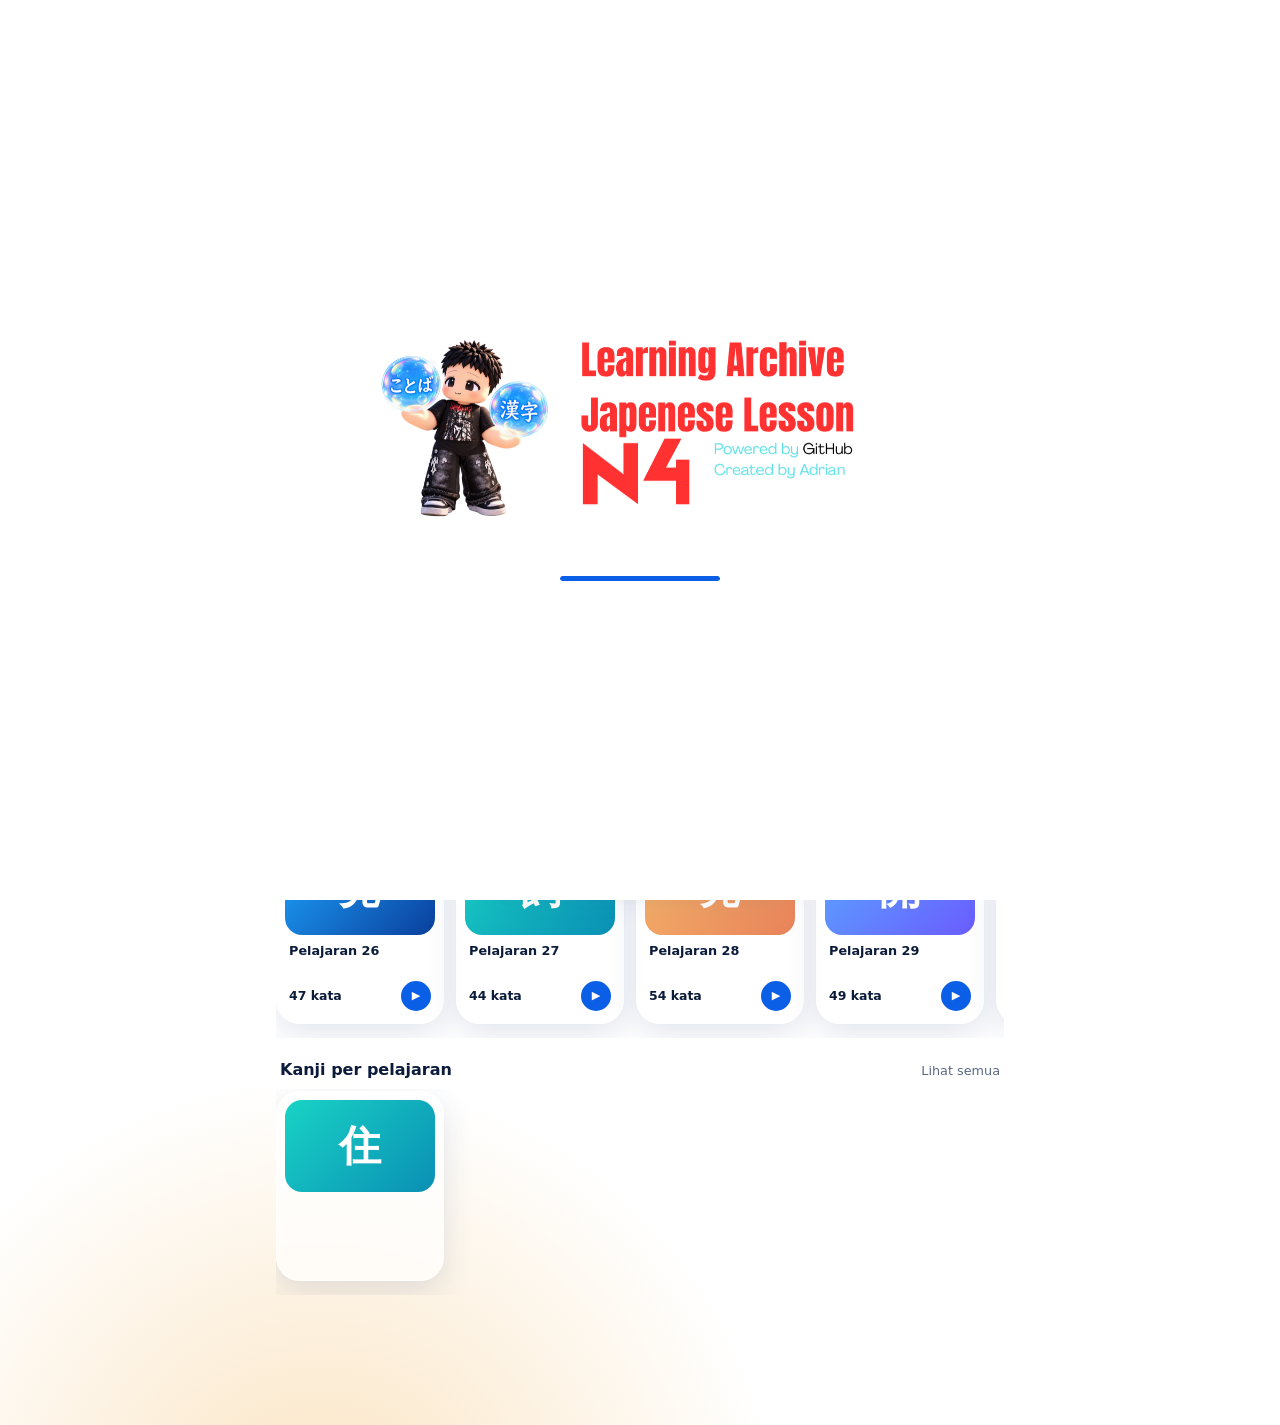
==== commit a9594df5: "Update Open Graph and Twitter image URLs" ====
--- a/index.html
+++ b/index.html
@@ -14,9 +14,9 @@
 <meta property="og:type" content="website">
 <meta property="og:title" content="Learning Archive · Japanese Lesson N4">
 <meta property="og:description" content="Kotoba, Kanji and Grammar for Japanese N4. Created by Adrian.">
-<meta property="og:image" content="./bannerlogo1.png">
+<meta property="og:image" content="https://jp4.iankreidehuter.space/bannerlogo1.png">
 <meta name="twitter:card" content="summary_large_image">
-<meta name="twitter:image" content="./bannerlogo1.png">
+<meta name="twitter:image" content="https://jp4.iankreidehuter.space/bannerlogo1.png">
 <link rel="stylesheet" href="./style.css?v=20261008b">
 </head>
 <body>
--- a/style.css
+++ b/style.css
@@ -18,7 +18,7 @@
 :focus-visible{outline:3px solid var(--blue);outline-offset:2px}
 .app{max-width:760px;margin:0 auto;min-height:100dvh}
 main{outline:0}
-.page{padding:18px 16px 130px;animation:fade .3s ease both}
+.page{padding:calc(18px + var(--sat,0px)) 16px 130px;animation:fade .3s ease both}
 @keyframes fade{from{opacity:0;transform:translateY(8px)}}
 
 /* glass surfaces. Blur only on a few big elements (fast); list rows use a plain translucent fill */
@@ -27,7 +27,7 @@
 .ex,.forms div,.gx,.pola{box-shadow:none;background:var(--glass)}
 
 /* floating pill nav: active item expands with its label */
-.nav{position:fixed;left:50%;bottom:calc(14px + env(safe-area-inset-bottom));transform:translateX(-50%);z-index:20;display:flex;gap:4px;padding:6px;border-radius:99px;max-width:96vw}
+.nav{position:fixed;left:50%;bottom:calc(14px + var(--sab,0px) + env(safe-area-inset-bottom,0px));transform:translateX(-50%);z-index:20;display:flex;gap:4px;padding:6px;border-radius:99px;max-width:96vw}
 .nav a{display:flex;align-items:center;gap:6px;height:48px;min-width:46px;justify-content:center;padding:0 12px;border-radius:99px;color:var(--mut);transition:background .25s,color .25s,padding .25s}
 .nav svg{width:22px;height:22px;fill:none;stroke:currentColor;stroke-width:2;stroke-linecap:round;stroke-linejoin:round}
 .nav b{font:700 1.25rem var(--jp)}.nav span{display:none;font-weight:700;font-size:.88rem}
@@ -148,3 +148,19 @@
 .nav a[data-r=home].on{padding:0;width:48px}
 .gp p{white-space:pre-line}
 @media(max-width:400px){.nav{gap:2px;padding:5px}.nav a{padding:0 9px;min-width:42px}.nav a.on{padding:0 12px}.nav span{font-size:.78rem}.nav a[data-r=home].on{padding:0;width:42px}}
+
+/* post feed */
+.post{max-width:560px;margin:0 auto 14px;padding:14px;border-radius:26px;background:var(--glass2);border:1px solid var(--bd);box-shadow:var(--sh);overflow-wrap:anywhere}
+.ph{display:flex;align-items:center;gap:10px;margin-bottom:10px}.ph b{display:block;font-size:.95rem}.ph time{display:block;font-size:.75rem;color:var(--mut)}
+.av2{width:44px;height:44px;border-radius:50%;object-fit:cover;flex:none;background:var(--glass)}.av2.ph0{display:grid;place-items:center;font:800 1.2rem var(--jp);color:#fff;background:var(--blue)}
+.cap{font-size:.95rem;line-height:1.55;white-space:pre-line;margin:2px 2px 10px}.cap a{color:var(--blue);text-decoration:underline}
+.pm{display:block;width:100%;height:auto;max-height:520px;object-fit:cover;border-radius:18px;background:var(--glass)}
+.vid{position:relative;aspect-ratio:16/9;border-radius:18px;overflow:hidden;background:#000}.vid iframe{position:absolute;inset:0;width:100%;height:100%;border:0}
+.post.sk{height:180px;background:linear-gradient(100deg,var(--glass) 30%,var(--glass2) 50%,var(--glass) 70%) 0 0/200% 100%;animation:sk 1.2s linear infinite}
+@keyframes sk{to{background-position:-200% 0}}
+
+/* furigana in grammar: small readings above the kanji only (Settings > Furigana can hide them) */
+.gp ruby,.gx ruby{ruby-position:over}
+.gp rt,.gx rt{font:600 .52em var(--jp);color:var(--blue);letter-spacing:0}
+.gj{line-height:2.1}.pola,.gp h3,.gp h4,.gp p{line-height:1.9}
+html[data-furi=off] rt{display:none}
